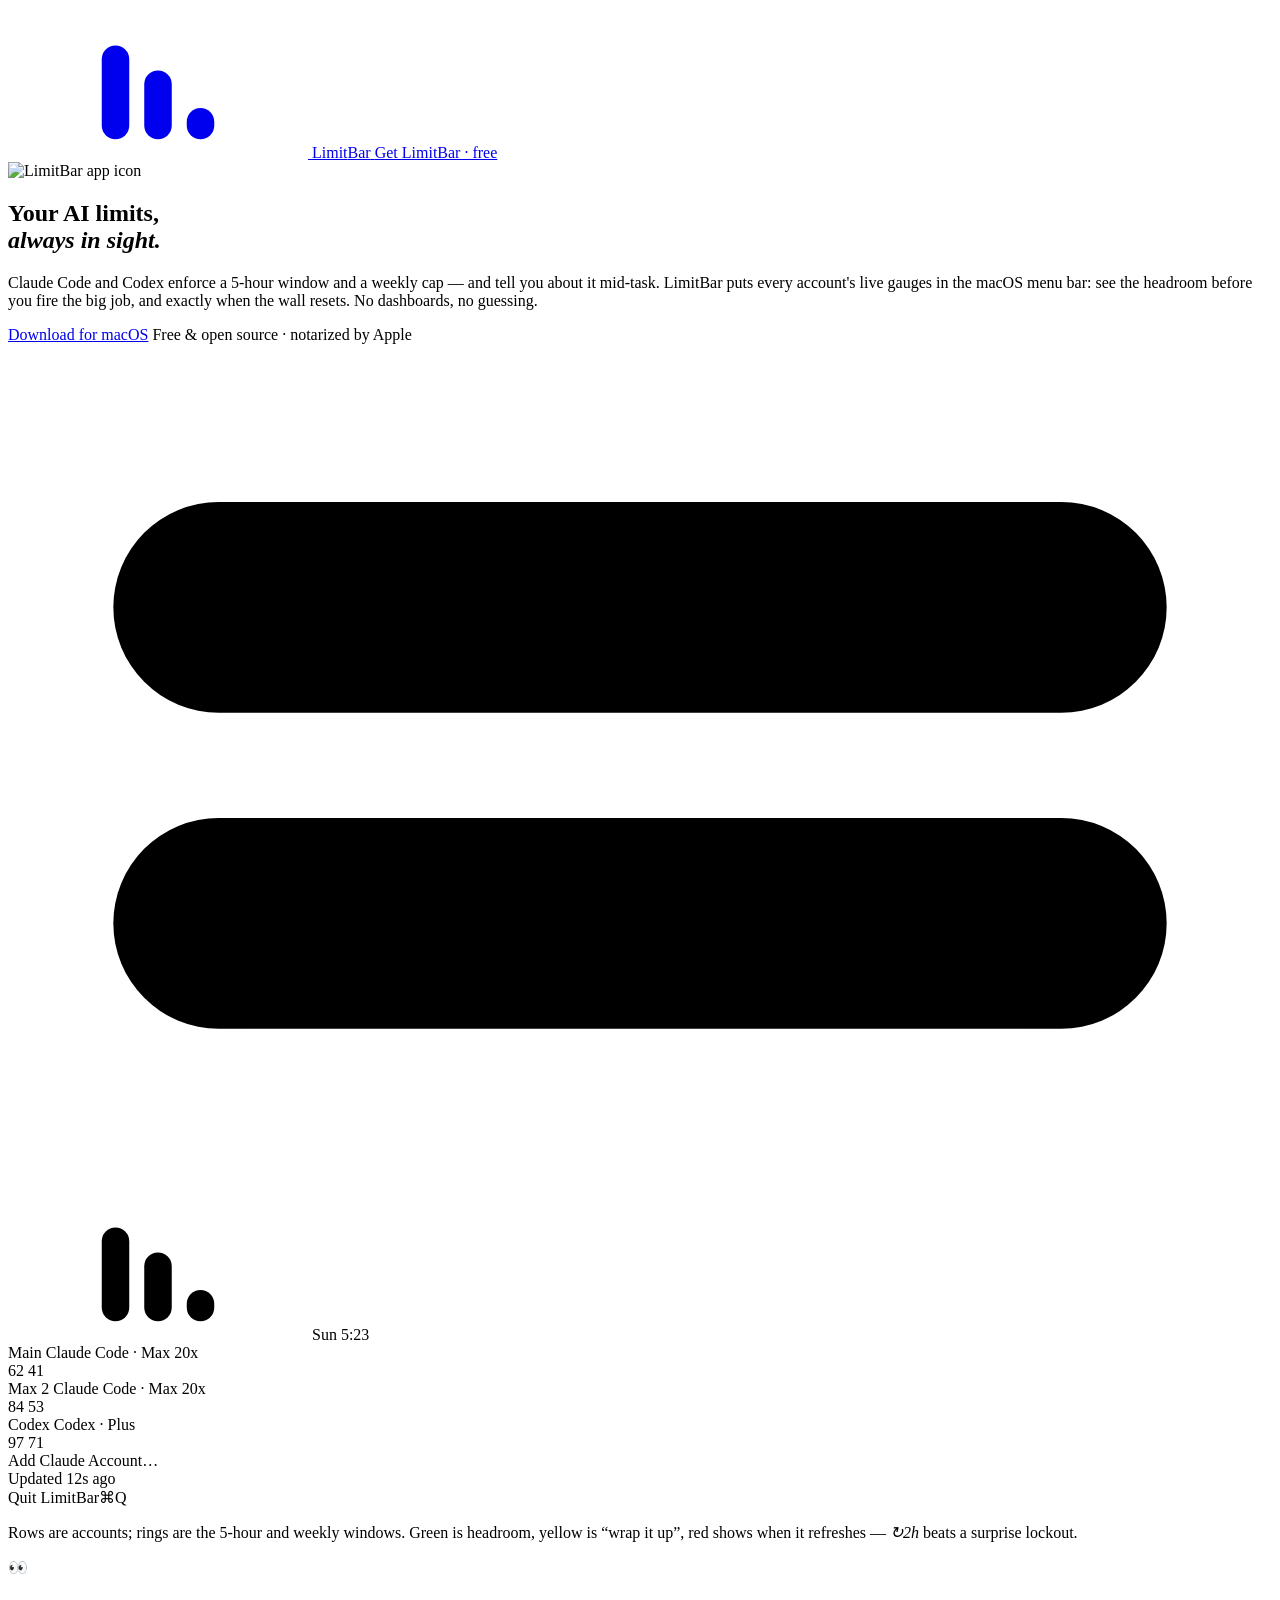
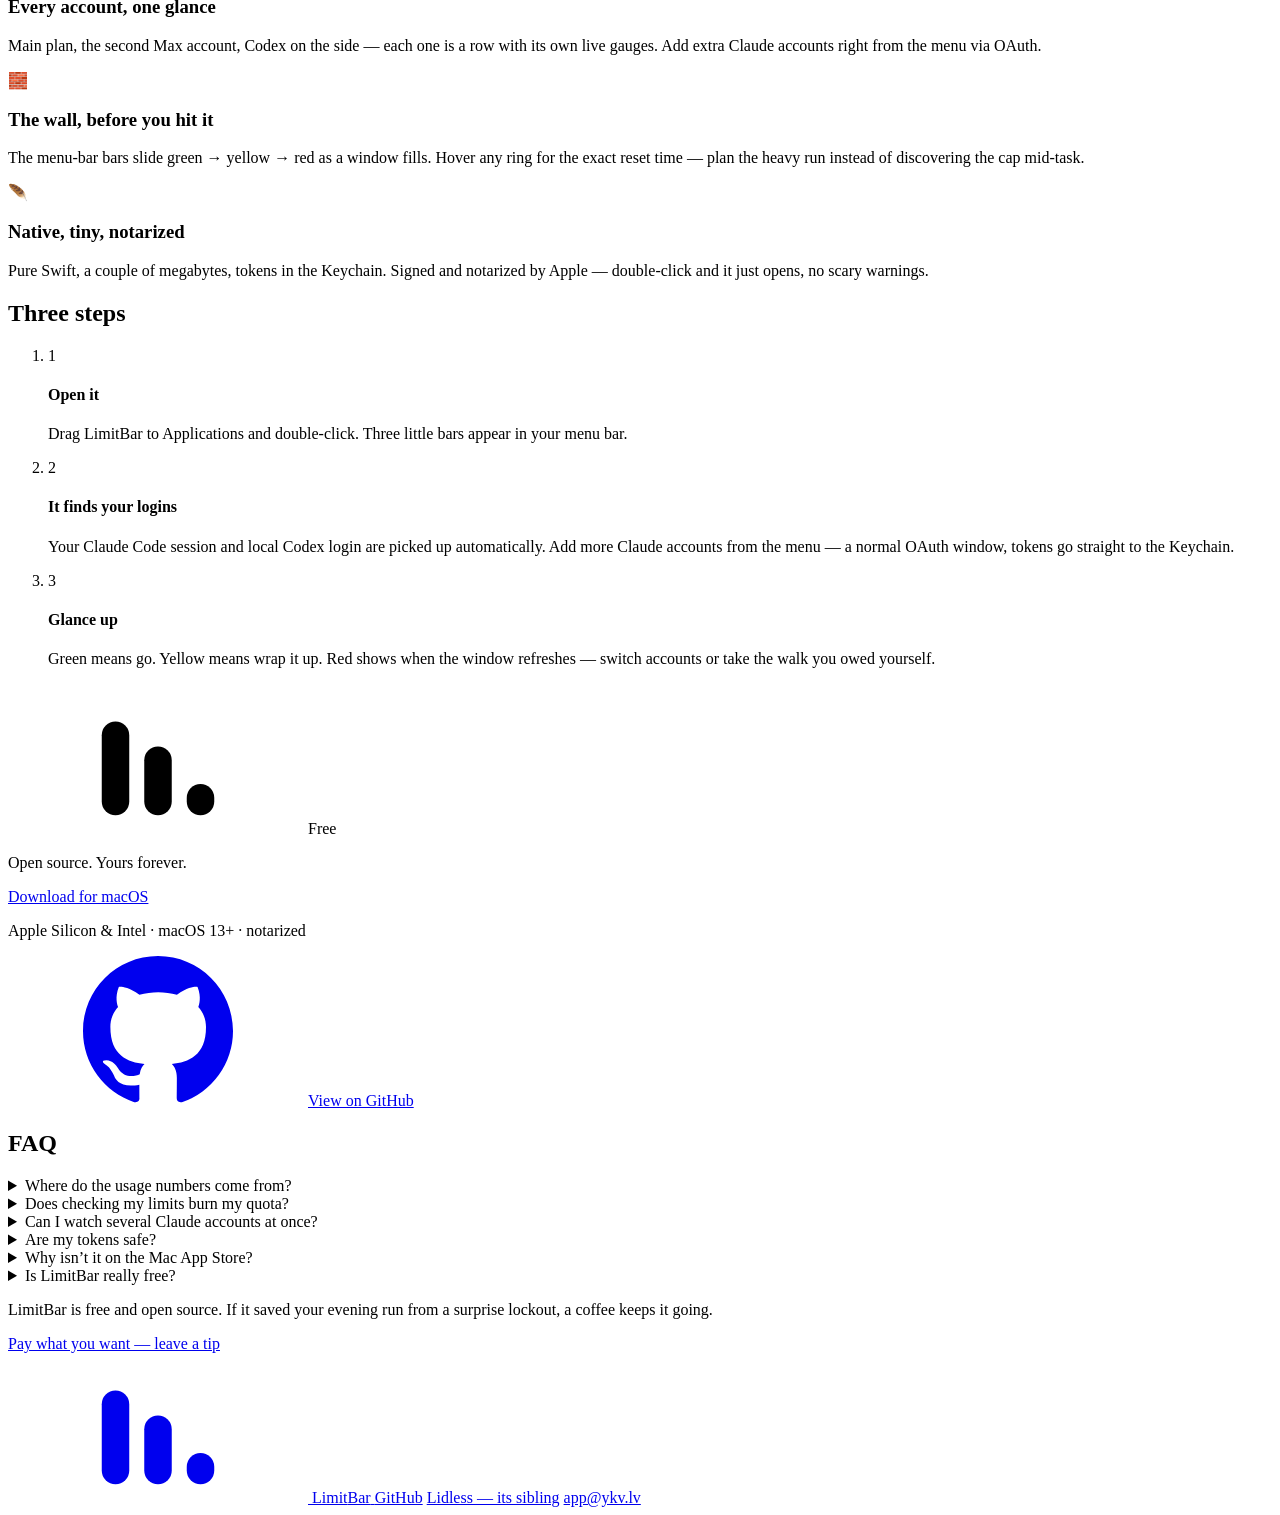
==== site/index.html @ fa94ae49 "feat: лендинг site/ — структура Lidless, айдентика graphite+amber index.html + styles.css, самодоста" ====
<!DOCTYPE html>
<html lang="en">
<head>
<meta charset="UTF-8" />
<meta name="viewport" content="width=device-width, initial-scale=1" />
<title>LimitBar — Claude Code &amp; Codex usage limits in your Mac menu bar</title>
<meta name="description" content="LimitBar is a tiny macOS menu-bar app that shows your Claude Code and Codex usage limits live — the 5-hour window and the weekly cap, for every account you run. Know there's headroom before you fire the big job, and see exactly when the wall resets. Free, open source, notarized by Apple." />
<meta name="keywords" content="claude code usage limit, claude code rate limit tracker, claude 5 hour window, claude weekly limit, codex usage limit, chatgpt codex quota, anthropic usage monitor menu bar, claude max limits, ai coding agent limits mac" />
<meta name="author" content="NORM — app@ykv.lv" />
<link rel="canonical" href="https://limitbar.app/" />
<meta property="og:title" content="LimitBar — your AI limits, always in sight" />
<meta property="og:description" content="Claude Code &amp; Codex usage across every account — live gauges in the macOS menu bar. 5-hour window, weekly cap, reset times. Free &amp; open source, notarized by Apple." />
<meta property="og:image" content="https://limitbar.app/assets/og.png" />
<meta property="og:image:width" content="1280" />
<meta property="og:image:height" content="640" />
<meta property="og:url" content="https://limitbar.app/" />
<meta property="og:type" content="website" />
<meta name="twitter:card" content="summary_large_image" />
<meta name="twitter:title" content="LimitBar — Claude Code &amp; Codex limits in your menu bar" />
<meta name="twitter:description" content="Live usage gauges for every Claude Code and Codex account — 5-hour window, weekly cap, reset times. Free &amp; open source." />
<meta name="twitter:image" content="https://limitbar.app/assets/og.png" />
<meta name="theme-color" content="#0a0a0e" />
<link rel="icon" type="image/png" sizes="32x32" href="/favicon-32.png" />
<link rel="icon" type="image/png" sizes="16x16" href="/favicon-16.png" />
<link rel="apple-touch-icon" href="/apple-touch-icon.png" />
<link rel="preconnect" href="https://fonts.googleapis.com" />
<link rel="preconnect" href="https://fonts.gstatic.com" crossorigin />
<link href="https://fonts.googleapis.com/css2?family=Inter:wght@400;500;600;700&family=Instrument+Serif:ital@0;1&display=swap" rel="stylesheet" />
<link rel="stylesheet" href="/styles.css" />
<!-- TODO: umami site id for limitbar → <script defer src="https://stats.ykv.lv/script.js" data-website-id="…"></script> -->

<script type="application/ld+json">
{
  "@context": "https://schema.org",
  "@type": "SoftwareApplication",
  "name": "LimitBar",
  "applicationCategory": "DeveloperApplication",
  "operatingSystem": "macOS 13 Ventura or later",
  "softwareVersion": "0.1",
  "description": "A tiny macOS menu-bar app that shows Claude Code and Codex usage limits live — the 5-hour window and the weekly cap for every account, with reset times. Built for developers running AI coding agents on subscription plans.",
  "url": "https://limitbar.app/",
  "downloadUrl": "https://github.com/sshykvlv/limitbar/releases/latest",
  "softwareHelp": "https://github.com/sshykvlv/limitbar",
  "license": "https://opensource.org/license/mit",
  "featureList": [
    "Live 5-hour and weekly usage gauges for Claude Code and Codex",
    "Multiple accounts side by side — add extra Claude accounts via OAuth",
    "Menu-bar bars turn yellow and red as a window fills up",
    "Exact reset times on hover, refresh countdown when a window is exhausted",
    "Tokens stay in the macOS Keychain; talks only to the official usage endpoints",
    "Universal binary (Apple Silicon + Intel), signed and notarized by Apple"
  ],
  "offers": { "@type": "Offer", "price": "0", "priceCurrency": "USD" },
  "author": { "@type": "Organization", "name": "NORM", "email": "app@ykv.lv" }
}
</script>
<script type="application/ld+json">
{
  "@context": "https://schema.org",
  "@type": "FAQPage",
  "mainEntity": [
    {
      "@type": "Question",
      "name": "Where do the usage numbers come from?",
      "acceptedAnswer": { "@type": "Answer", "text": "From the official usage endpoints, with your own tokens: Claude accounts use the same OAuth usage API the Claude apps read, and Codex uses your existing local login. The gauges show the same 5-hour and weekly windows the services enforce." }
    },
    {
      "@type": "Question",
      "name": "Does checking my limits burn my quota?",
      "acceptedAnswer": { "@type": "Answer", "text": "No. The usage endpoint is a metadata call, not a model request — polling it does not consume tokens or count against your windows." }
    },
    {
      "@type": "Question",
      "name": "Can I watch several Claude accounts at once?",
      "acceptedAnswer": { "@type": "Answer", "text": "Yes — that is the point. LimitBar picks up your main Claude Code login automatically and lets you add more accounts through the normal Claude OAuth flow. Each account gets its own row and its own gauges, and you can rename rows freely." }
    },
    {
      "@type": "Question",
      "name": "Are my tokens safe?",
      "acceptedAnswer": { "@type": "Answer", "text": "Tokens are stored in the macOS Keychain, never in plain files. LimitBar talks only to the official Anthropic and OpenAI endpoints, and every line of it is open source on GitHub." }
    },
    {
      "@type": "Question",
      "name": "Why isn't LimitBar on the Mac App Store?",
      "acceptedAnswer": { "@type": "Answer", "text": "It reads your existing CLI logins (like the local Codex session) to save you re-authenticating — the App Store sandbox forbids that. So it ships directly, signed and notarized by Apple, like most developer utilities." }
    },
    {
      "@type": "Question",
      "name": "Is LimitBar free?",
      "acceptedAnswer": { "@type": "Answer", "text": "Yes — free and open source under the MIT license. There is an optional tip jar if it saves you from a mid-task lockout." }
    }
  ]
}
</script>
</head>
<body>

<!-- brand glyph: three gauge bars, reused via <use> -->
<svg width="0" height="0" style="position:absolute" aria-hidden="true">
  <symbol id="bars" viewBox="0 0 24 24">
    <rect x="3"    y="6"  width="4.4" height="15" rx="2.2" fill="currentColor"/>
    <rect x="9.8"  y="10" width="4.4" height="11" rx="2.2" fill="currentColor"/>
    <rect x="16.6" y="16" width="4.4" height="5"  rx="2.2" fill="currentColor" class="bars-low"/>
  </symbol>
  <symbol id="gh" viewBox="0 0 16 16"><path fill="currentColor" fill-rule="evenodd" d="M8 0C3.58 0 0 3.58 0 8c0 3.54 2.29 6.53 5.47 7.59.4.07.55-.17.55-.38 0-.19-.01-.82-.01-1.49-2.01.37-2.53-.49-2.69-.94-.09-.23-.48-.94-.82-1.13-.28-.15-.68-.52-.01-.53.63-.01 1.08.58 1.23.82.72 1.21 1.87.87 2.33.66.07-.52.28-.87.51-1.07-1.78-.2-3.64-.89-3.64-3.95 0-.87.31-1.59.82-2.15-.08-.2-.36-1.02.08-2.12 0 0 .67-.21 2.2.82.64-.18 1.32-.27 2-.27.68 0 1.36.09 2 .27 1.53-1.04 2.2-.82 2.2-.82.44 1.1.16 1.92.08 2.12.51.56.82 1.27.82 2.15 0 3.07-1.87 3.75-3.65 3.95.29.25.54.73.54 1.48 0 1.07-.01 1.93-.01 2.2 0 .21.15.46.55.38A8.01 8.01 0 0016 8c0-4.42-3.58-8-8-8z"/></symbol>
</svg>

<header class="nav">
  <a class="brand" href="/">
    <svg class="brand-mark" aria-hidden="true"><use href="#bars"/></svg>
    <span class="brand-text">Limit<span class="brand-accent">Bar</span></span>
  </a>
  <a class="nav-buy" href="#get">Get LimitBar · free</a>
</header>

<main>
  <!-- HERO -->
  <section class="hero">
    <div class="glow" aria-hidden="true"></div>
    <img class="hero-icon" src="/assets/icon.png" alt="LimitBar app icon" width="160" height="160" />
    <h1>Your AI limits,<br /><em>always in sight.</em></h1>
    <p class="lede">Claude Code and Codex enforce a 5-hour window and a weekly cap — and tell you about it mid-task. LimitBar puts every account's live gauges in the macOS menu bar: see the headroom before you fire the big job, and exactly when the wall resets. No dashboards, no guessing.</p>
    <div class="cta-row">
      <a class="btn btn-primary" href="https://github.com/sshykvlv/limitbar/releases/latest/download/LimitBar.zip" data-umami-event="download">Download for macOS</a>
      <span class="trust">Free &amp; open source · notarized by Apple</span>
    </div>
  </section>

  <!-- SHOWCASE: macOS menu bar + dropdown with account rows -->
  <section class="showcase">
    <div class="screen">
      <div class="menubar">
        <svg class="mb-glyph" viewBox="0 0 24 16" aria-hidden="true"><rect x="2" y="3" width="20" height="4" rx="2"/><rect x="2" y="9" width="20" height="4" rx="2"/></svg>
        <span class="mb-highlight"><svg class="mb-bars" aria-hidden="true"><use href="#bars"/></svg></span>
        <span class="mb-clock">Wed 9:41</span>
      </div>
      <div class="menu" role="menu" aria-label="LimitBar menu">
        <div class="acct">
          <div class="acct-id">
            <span class="acct-name">Main</span>
            <span class="acct-svc claude">Claude Code · Max 20x</span>
          </div>
          <span class="ring g62" style="--v:62"><span>62</span></span>
          <span class="ring g41" style="--v:41"><span>41</span></span>
        </div>
        <div class="acct">
          <div class="acct-id">
            <span class="acct-name">Max 2</span>
            <span class="acct-svc claude">Claude Code · Max 20x</span>
          </div>
          <span class="ring warn" style="--v:84"><span>84</span></span>
          <span class="ring" style="--v:53"><span>53</span></span>
        </div>
        <div class="acct">
          <div class="acct-id">
            <span class="acct-name">Codex</span>
            <span class="acct-svc codex">Codex · Plus</span>
          </div>
          <span class="ring hot" style="--v:97"><span>97</span></span>
          <span class="ring" style="--v:71"><span>71</span></span>
        </div>
        <div class="mi-sep"></div>
        <div class="mi"><span class="mi-label">Add Claude Account…</span></div>
        <div class="mi mi-dim"><span class="mi-label">Updated 12s ago</span></div>
        <div class="mi-sep"></div>
        <div class="mi"><span class="mi-label">Quit LimitBar</span><span class="mi-kbd">⌘Q</span></div>
      </div>
    </div>
    <p class="showcase-cap">Rows are accounts; rings are the 5-hour and weekly windows. Green is headroom, yellow is “wrap it up”, red shows when it refreshes — <em>↻2h</em> beats a surprise lockout.</p>
  </section>

  <!-- HIGHLIGHTS -->
  <section class="bites">
    <div class="bite">
      <span class="emoji">👀</span>
      <h3>Every account, one glance</h3>
      <p>Main plan, the second Max account, Codex on the side — each one is a row with its own live gauges. Add extra Claude accounts right from the menu via OAuth.</p>
    </div>
    <div class="bite">
      <span class="emoji">🧱</span>
      <h3>The wall, before you hit it</h3>
      <p>The menu-bar bars slide green → yellow → red as a window fills. Hover any ring for the exact reset time — plan the heavy run instead of discovering the cap mid-task.</p>
    </div>
    <div class="bite">
      <span class="emoji">🪶</span>
      <h3>Native, tiny, notarized</h3>
      <p>Pure Swift, a couple of megabytes, tokens in the Keychain. Signed and notarized by Apple — double-click and it just opens, no scary warnings.</p>
    </div>
  </section>

  <!-- HOW -->
  <section class="how">
    <h2>Three steps</h2>
    <ol class="steps">
      <li><span class="num">1</span><div><h4>Open it</h4><p>Drag LimitBar to Applications and double-click. Three little bars appear in your menu bar.</p></div></li>
      <li><span class="num">2</span><div><h4>It finds your logins</h4><p>Your Claude Code session and local Codex login are picked up automatically. Add more Claude accounts from the menu — a normal OAuth window, tokens go straight to the Keychain.</p></div></li>
      <li><span class="num">3</span><div><h4>Glance up</h4><p>Green means go. Yellow means wrap it up. Red shows when the window refreshes — switch accounts or take the walk you owed yourself.</p></div></li>
    </ol>
  </section>

  <!-- GET -->
  <section class="buy" id="get">
    <div class="price-card">
      <p class="price"><svg class="price-mark" aria-hidden="true"><use href="#bars"/></svg>Free</p>
      <p class="price-sub">Open source. Yours forever.</p>
      <a class="btn btn-primary" href="https://github.com/sshykvlv/limitbar/releases/latest/download/LimitBar.zip" data-umami-event="download">Download for macOS</a>
      <p class="price-meta">Apple Silicon &amp; Intel · macOS 13+ · notarized</p>
      <a class="btn btn-ghost btn-gh" href="https://github.com/sshykvlv/limitbar" data-umami-event="github"><svg class="gh-mark" aria-hidden="true"><use href="#gh"/></svg>View on GitHub</a>
    </div>
  </section>

  <!-- FAQ -->
  <section class="faq">
    <h2>FAQ</h2>
    <div class="faq-list">
      <details>
        <summary>Where do the usage numbers come from?</summary>
        <p>From the official usage endpoints, with your own tokens: Claude accounts use the same OAuth usage API the Claude apps read, and Codex uses your existing local login. The gauges show the same 5-hour and weekly windows the services enforce.</p>
      </details>
      <details>
        <summary>Does checking my limits burn my quota?</summary>
        <p>No. The usage endpoint is a metadata call, not a model request — polling it doesn’t consume tokens or count against your windows.</p>
      </details>
      <details>
        <summary>Can I watch several Claude accounts at once?</summary>
        <p>Yes — that’s the point. LimitBar picks up your main Claude Code login automatically and lets you add more accounts through the normal Claude OAuth flow. Each account gets its own row and its own gauges, and you can rename rows freely.</p>
      </details>
      <details>
        <summary>Are my tokens safe?</summary>
        <p>Tokens live in the macOS Keychain, never in plain files. LimitBar talks only to the official Anthropic and OpenAI endpoints, and every line of it is open source on GitHub.</p>
      </details>
      <details>
        <summary>Why isn’t it on the Mac App Store?</summary>
        <p>It reads your existing CLI logins (like the local Codex session) to save you re-authenticating — the App Store sandbox forbids that. So it ships directly, signed and notarized by Apple, like most developer utilities.</p>
      </details>
      <details>
        <summary>Is LimitBar really free?</summary>
        <p>Yes — free and open source under the MIT license. There’s an optional tip jar if it saves you from a mid-task lockout.</p>
      </details>
    </div>
  </section>

  <!-- TIP -->
  <section class="tipbar">
    <p class="tip-pitch">LimitBar is free and open source. If it saved your evening run from a surprise lockout, a coffee keeps it going.</p>
    <a class="btn btn-ghost" href="https://buy.stripe.com/5kQ14ogr4dq9fky4Mm0Jq02" data-umami-event="tip">Pay what you want — leave a tip</a>
  </section>
</main>

<footer class="footer">
  <a class="brand brand-sm" href="/">
    <svg class="brand-mark" aria-hidden="true"><use href="#bars"/></svg>
    <span class="brand-text">Limit<span class="brand-accent">Bar</span></span>
  </a>
  <span class="footer-links">
    <a href="https://github.com/sshykvlv/limitbar" data-umami-event="github">GitHub</a>
    <a href="https://lidless.ykv.lv/">Lidless — its sibling</a>
    <a href="mailto:app@ykv.lv">app@ykv.lv</a>
  </span>
</footer>

<script>
  // Live menu-bar clock — real weekday + time, like the real thing.
  (function () {
    function pad(n) { return (n < 10 ? '0' : '') + n; }
    function tick() {
      var d = new Date();
      var wd = d.toLocaleDateString('en-US', { weekday: 'short' });
      var el = document.querySelector('.mb-clock');
      if (el) el.textContent = wd + ' ' + d.getHours() + ':' + pad(d.getMinutes());
    }
    tick();
    setInterval(tick, 1000);
  })();
</script>

</body>
</html>
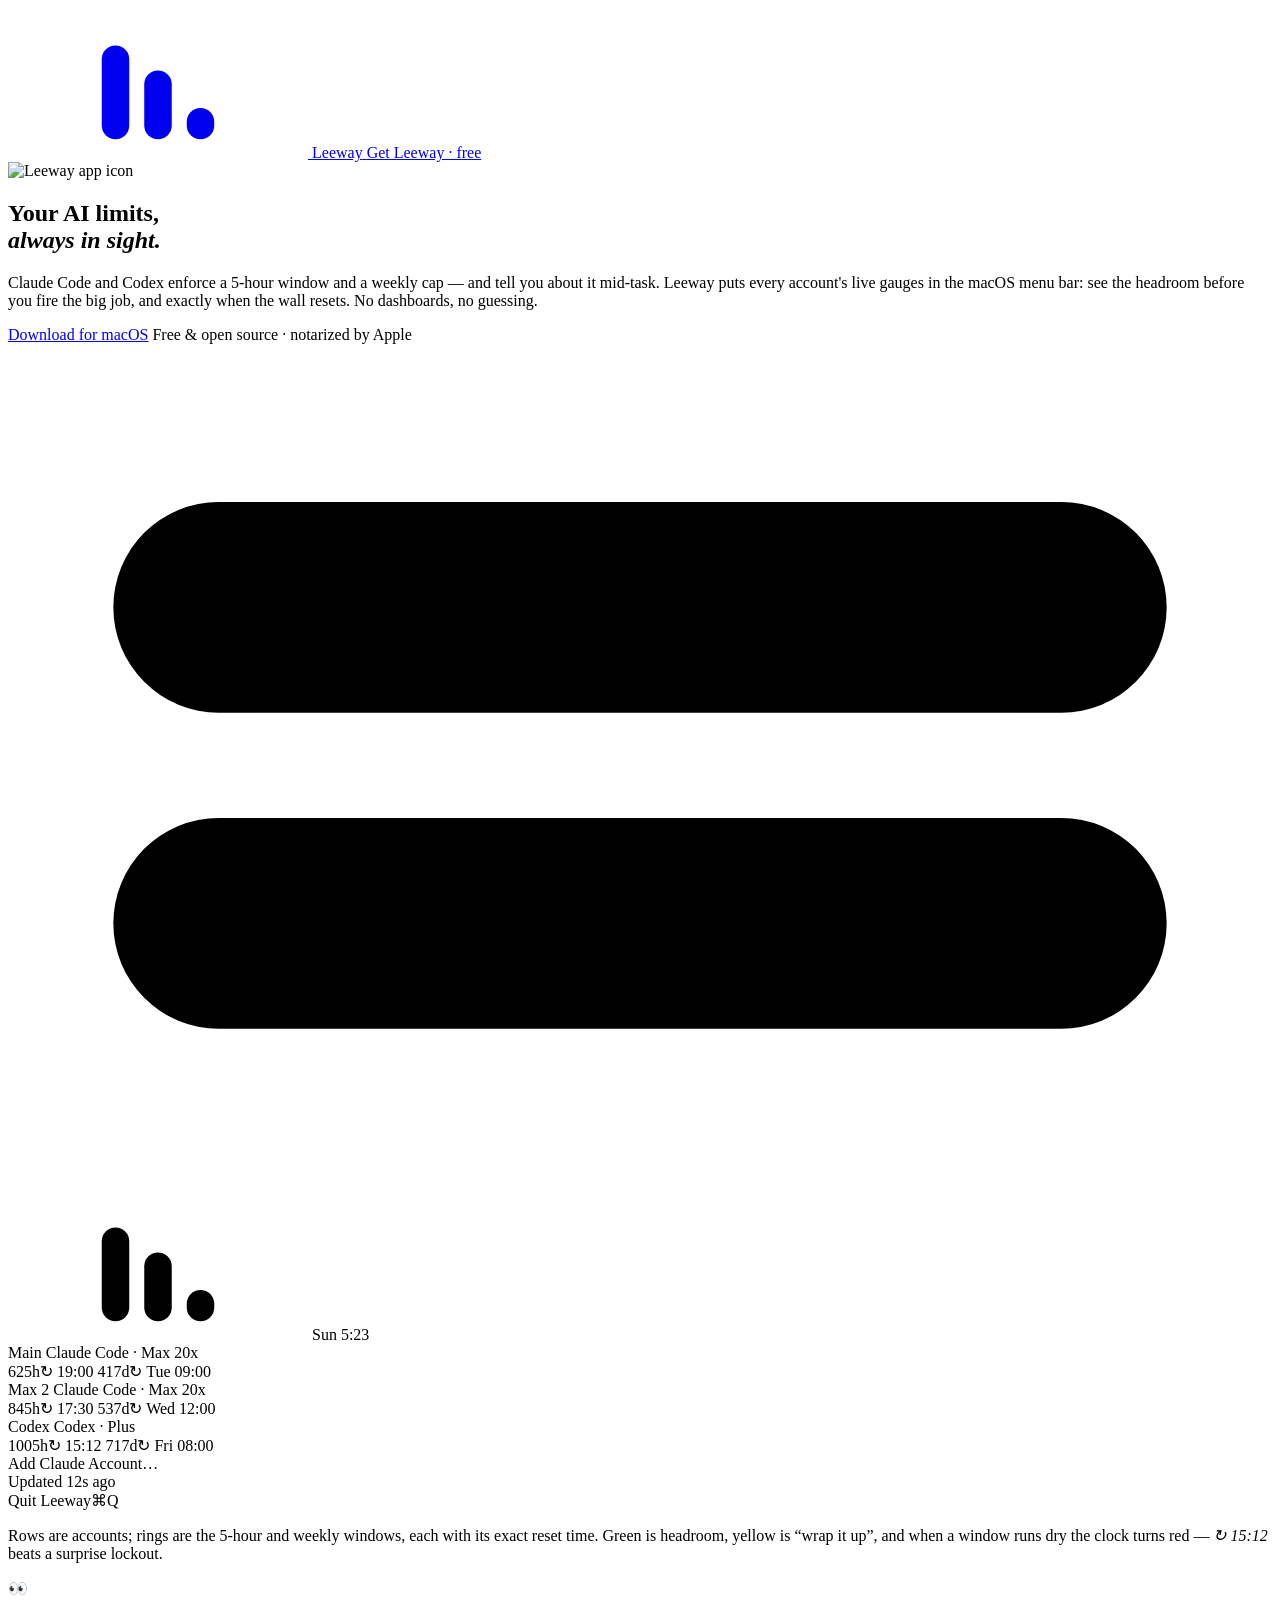
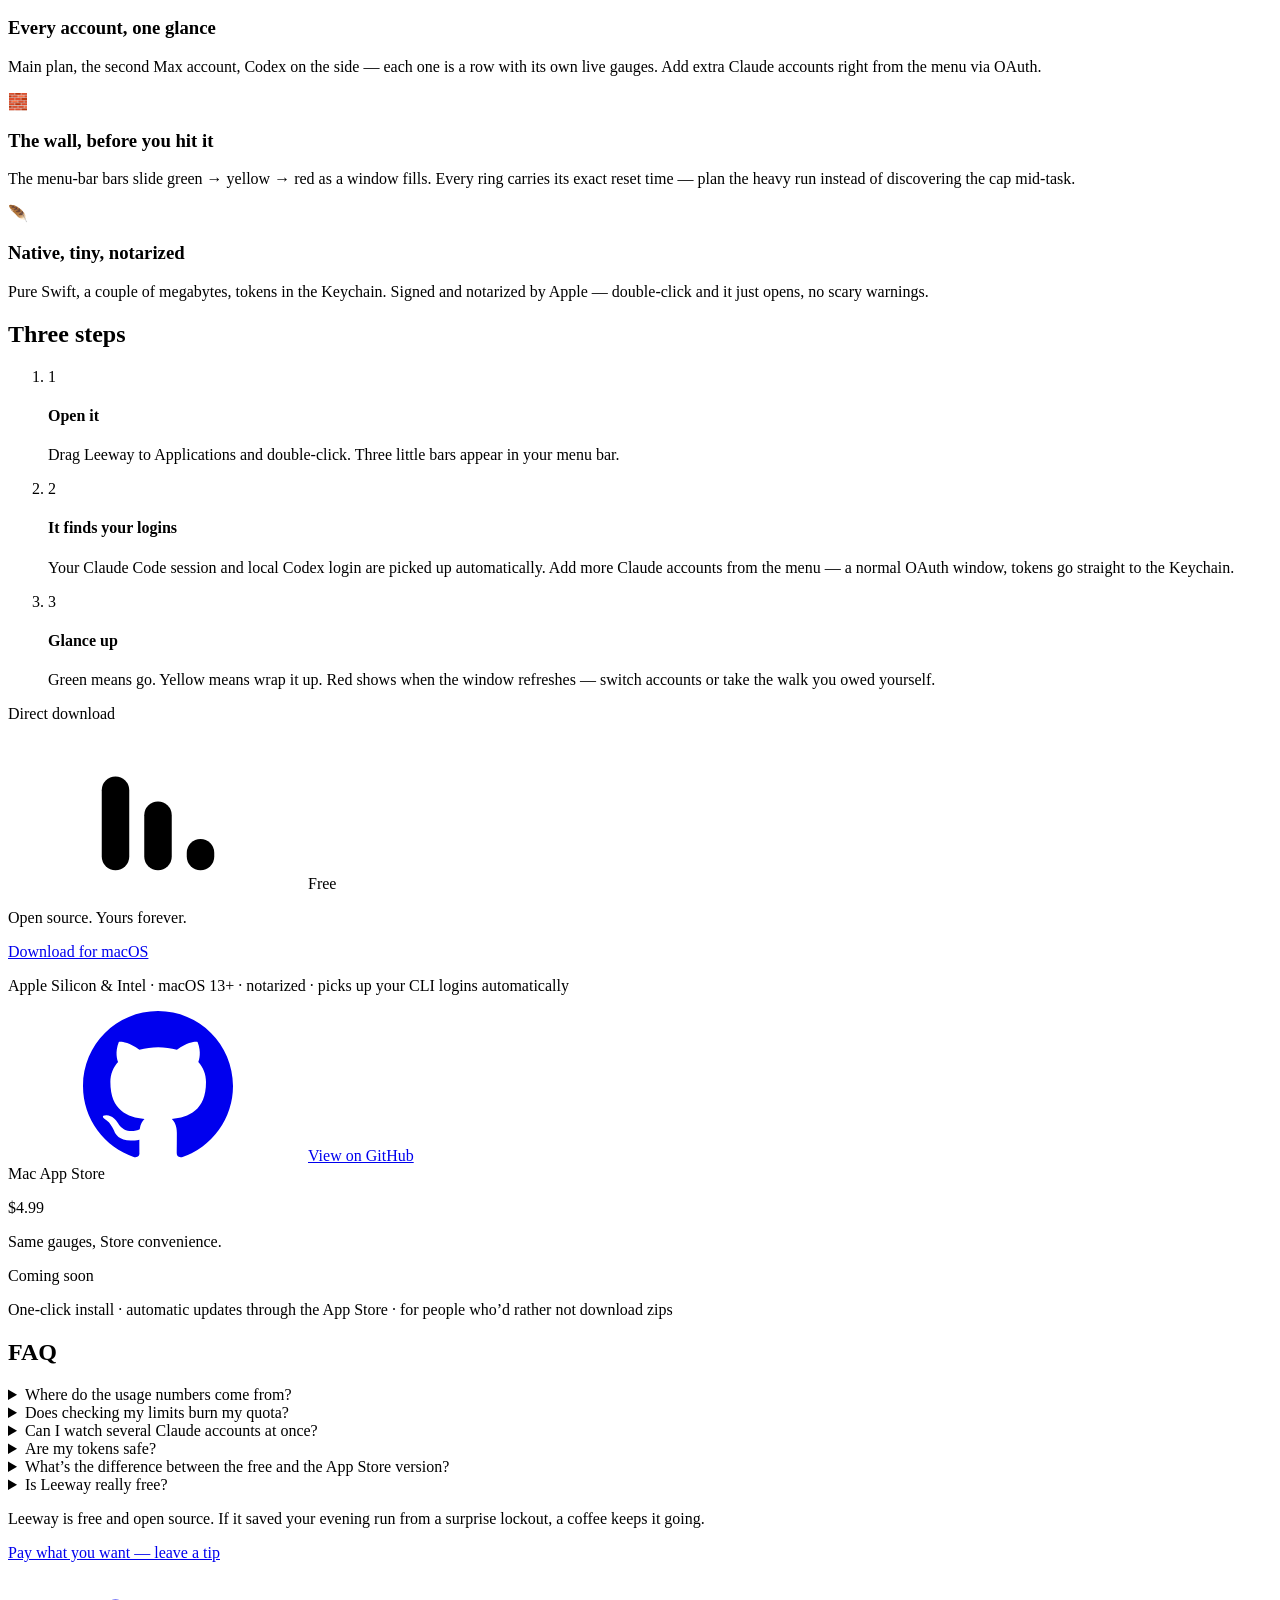
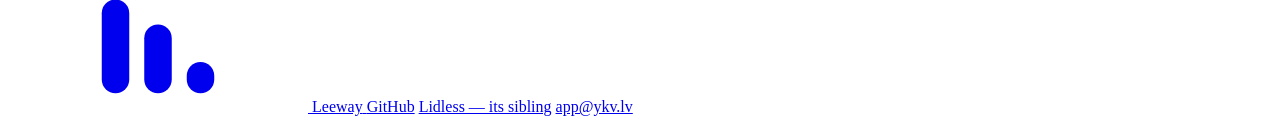
==== commit c3ced0d5: "rename: LimitBar → Leeway — old name is taken by an existing paid app The owner picked "Leeway" as t" ====
--- a/site/index.html
+++ b/site/index.html
@@ -3,23 +3,23 @@
 <head>
 <meta charset="UTF-8" />
 <meta name="viewport" content="width=device-width, initial-scale=1" />
-<title>LimitBar — Claude Code &amp; Codex usage limits in your Mac menu bar</title>
-<meta name="description" content="LimitBar is a tiny macOS menu-bar app that shows your Claude Code and Codex usage limits live — the 5-hour window and the weekly cap, for every account you run. Know there's headroom before you fire the big job, and see exactly when the wall resets. Free, open source, notarized by Apple." />
+<title>Leeway — Claude Code &amp; Codex usage limits in your Mac menu bar</title>
+<meta name="description" content="Leeway is a tiny macOS menu-bar app that shows your Claude Code and Codex usage limits live — the 5-hour window and the weekly cap, for every account you run. Know there's headroom before you fire the big job, and see exactly when the wall resets. Free, open source, notarized by Apple." />
 <meta name="keywords" content="claude code usage limit, claude code rate limit tracker, claude 5 hour window, claude weekly limit, codex usage limit, chatgpt codex quota, anthropic usage monitor menu bar, claude max limits, ai coding agent limits mac" />
 <meta name="author" content="NORM — app@ykv.lv" />
-<link rel="canonical" href="https://limitbar.app/" />
-<meta property="og:title" content="LimitBar — your AI limits, always in sight" />
+<link rel="canonical" href="https://leeway.ykv.lv/" />
+<meta property="og:title" content="Leeway — your AI limits, always in sight" />
 <meta property="og:description" content="Claude Code &amp; Codex usage across every account — live gauges in the macOS menu bar. 5-hour window, weekly cap, reset times. Free &amp; open source, notarized by Apple." />
-<meta property="og:image" content="https://limitbar.app/assets/og.png" />
+<meta property="og:image" content="https://leeway.ykv.lv/assets/og.png" />
 <meta property="og:image:width" content="1280" />
 <meta property="og:image:height" content="640" />
-<meta property="og:url" content="https://limitbar.app/" />
+<meta property="og:url" content="https://leeway.ykv.lv/" />
 <meta property="og:type" content="website" />
 <meta name="twitter:card" content="summary_large_image" />
-<meta name="twitter:title" content="LimitBar — Claude Code &amp; Codex limits in your menu bar" />
+<meta name="twitter:title" content="Leeway — Claude Code &amp; Codex limits in your menu bar" />
 <meta name="twitter:description" content="Live usage gauges for every Claude Code and Codex account — 5-hour window, weekly cap, reset times. Free &amp; open source." />
-<meta name="twitter:image" content="https://limitbar.app/assets/og.png" />
-<meta name="theme-color" content="#0a0a0e" />
+<meta name="twitter:image" content="https://leeway.ykv.lv/assets/og.png" />
+<meta name="theme-color" content="#eef0f3" />
 <link rel="icon" type="image/png" sizes="32x32" href="/favicon-32.png" />
 <link rel="icon" type="image/png" sizes="16x16" href="/favicon-16.png" />
 <link rel="apple-touch-icon" href="/apple-touch-icon.png" />
@@ -27,26 +27,26 @@
 <link rel="preconnect" href="https://fonts.gstatic.com" crossorigin />
 <link href="https://fonts.googleapis.com/css2?family=Inter:wght@400;500;600;700&family=Instrument+Serif:ital@0;1&display=swap" rel="stylesheet" />
 <link rel="stylesheet" href="/styles.css" />
-<!-- TODO: umami site id for limitbar → <script defer src="https://stats.ykv.lv/script.js" data-website-id="…"></script> -->
+<script defer src="https://stats.ykv.lv/script.js" data-website-id="6cb26f94-9604-4eef-96fb-fe29b905bd7e"></script>
 
 <script type="application/ld+json">
 {
   "@context": "https://schema.org",
   "@type": "SoftwareApplication",
-  "name": "LimitBar",
+  "name": "Leeway",
   "applicationCategory": "DeveloperApplication",
   "operatingSystem": "macOS 13 Ventura or later",
   "softwareVersion": "0.1",
   "description": "A tiny macOS menu-bar app that shows Claude Code and Codex usage limits live — the 5-hour window and the weekly cap for every account, with reset times. Built for developers running AI coding agents on subscription plans.",
-  "url": "https://limitbar.app/",
-  "downloadUrl": "https://github.com/sshykvlv/limitbar/releases/latest",
-  "softwareHelp": "https://github.com/sshykvlv/limitbar",
+  "url": "https://leeway.ykv.lv/",
+  "downloadUrl": "https://github.com/sshykvlv/leeway/releases/latest",
+  "softwareHelp": "https://github.com/sshykvlv/leeway",
   "license": "https://opensource.org/license/mit",
   "featureList": [
     "Live 5-hour and weekly usage gauges for Claude Code and Codex",
     "Multiple accounts side by side — add extra Claude accounts via OAuth",
     "Menu-bar bars turn yellow and red as a window fills up",
-    "Exact reset times on hover, refresh countdown when a window is exhausted",
+    "Exact reset time always visible next to every gauge",
     "Tokens stay in the macOS Keychain; talks only to the official usage endpoints",
     "Universal binary (Apple Silicon + Intel), signed and notarized by Apple"
   ],
@@ -72,22 +72,22 @@
     {
       "@type": "Question",
       "name": "Can I watch several Claude accounts at once?",
-      "acceptedAnswer": { "@type": "Answer", "text": "Yes — that is the point. LimitBar picks up your main Claude Code login automatically and lets you add more accounts through the normal Claude OAuth flow. Each account gets its own row and its own gauges, and you can rename rows freely." }
+      "acceptedAnswer": { "@type": "Answer", "text": "Yes — that is the point. Leeway picks up your main Claude Code login automatically and lets you add more accounts through the normal Claude OAuth flow. Each account gets its own row and its own gauges, and you can rename rows freely." }
     },
     {
       "@type": "Question",
       "name": "Are my tokens safe?",
-      "acceptedAnswer": { "@type": "Answer", "text": "Tokens are stored in the macOS Keychain, never in plain files. LimitBar talks only to the official Anthropic and OpenAI endpoints, and every line of it is open source on GitHub." }
-    },
-    {
-      "@type": "Question",
-      "name": "Why isn't LimitBar on the Mac App Store?",
-      "acceptedAnswer": { "@type": "Answer", "text": "It reads your existing CLI logins (like the local Codex session) to save you re-authenticating — the App Store sandbox forbids that. So it ships directly, signed and notarized by Apple, like most developer utilities." }
-    },
-    {
-      "@type": "Question",
-      "name": "Is LimitBar free?",
-      "acceptedAnswer": { "@type": "Answer", "text": "Yes — free and open source under the MIT license. There is an optional tip jar if it saves you from a mid-task lockout." }
+      "acceptedAnswer": { "@type": "Answer", "text": "Tokens are stored in the macOS Keychain, never in plain files. Leeway talks only to the official Anthropic and OpenAI endpoints, and every line of it is open source on GitHub." }
+    },
+    {
+      "@type": "Question",
+      "name": "What is the difference between the free and the App Store version?",
+      "acceptedAnswer": { "@type": "Answer", "text": "The gauges are identical. The free direct download picks up existing CLI logins automatically; the paid Mac App Store build (coming soon) trades that for one-click install and automatic updates through the Store, with a one-time OAuth sign-in instead." }
+    },
+    {
+      "@type": "Question",
+      "name": "Is Leeway free?",
+      "acceptedAnswer": { "@type": "Answer", "text": "The direct download is free and open source under the MIT license, forever. A paid Mac App Store convenience build of the same app is coming for people who prefer the Store. There is an optional tip jar as well." }
     }
   ]
 }
@@ -108,20 +108,20 @@
 <header class="nav">
   <a class="brand" href="/">
     <svg class="brand-mark" aria-hidden="true"><use href="#bars"/></svg>
-    <span class="brand-text">Limit<span class="brand-accent">Bar</span></span>
+    <span class="brand-text">Lee<span class="brand-accent">way</span></span>
   </a>
-  <a class="nav-buy" href="#get">Get LimitBar · free</a>
+  <a class="nav-buy" href="#get">Get Leeway · free</a>
 </header>
 
 <main>
   <!-- HERO -->
   <section class="hero">
     <div class="glow" aria-hidden="true"></div>
-    <img class="hero-icon" src="/assets/icon.png" alt="LimitBar app icon" width="160" height="160" />
+    <img class="hero-icon" src="/assets/icon.png" alt="Leeway app icon" width="160" height="160" />
     <h1>Your AI limits,<br /><em>always in sight.</em></h1>
-    <p class="lede">Claude Code and Codex enforce a 5-hour window and a weekly cap — and tell you about it mid-task. LimitBar puts every account's live gauges in the macOS menu bar: see the headroom before you fire the big job, and exactly when the wall resets. No dashboards, no guessing.</p>
+    <p class="lede">Claude Code and Codex enforce a 5-hour window and a weekly cap — and tell you about it mid-task. Leeway puts every account's live gauges in the macOS menu bar: see the headroom before you fire the big job, and exactly when the wall resets. No dashboards, no guessing.</p>
     <div class="cta-row">
-      <a class="btn btn-primary" href="https://github.com/sshykvlv/limitbar/releases/latest/download/LimitBar.zip" data-umami-event="download">Download for macOS</a>
+      <a class="btn btn-primary" href="https://github.com/sshykvlv/leeway/releases/latest/download/Leeway.zip" data-umami-event="download">Download for macOS</a>
       <span class="trust">Free &amp; open source · notarized by Apple</span>
     </div>
   </section>
@@ -134,39 +134,39 @@
         <span class="mb-highlight"><svg class="mb-bars" aria-hidden="true"><use href="#bars"/></svg></span>
         <span class="mb-clock">Wed 9:41</span>
       </div>
-      <div class="menu" role="menu" aria-label="LimitBar menu">
+      <div class="menu" role="menu" aria-label="Leeway menu">
         <div class="acct">
           <div class="acct-id">
             <span class="acct-name">Main</span>
-            <span class="acct-svc claude">Claude Code · Max 20x</span>
+            <span class="acct-svc">Claude Code · Max 20x</span>
           </div>
-          <span class="ring g62" style="--v:62"><span>62</span></span>
-          <span class="ring g41" style="--v:41"><span>41</span></span>
+          <span class="gauge"><span class="ring" style="--v:62"><span>62</span></span><span class="g-col"><span class="g-win">5h</span><span class="g-reset">↻ 19:00</span></span></span>
+          <span class="gauge"><span class="ring" style="--v:41"><span>41</span></span><span class="g-col"><span class="g-win">7d</span><span class="g-reset">↻ Tue 09:00</span></span></span>
         </div>
         <div class="acct">
           <div class="acct-id">
             <span class="acct-name">Max 2</span>
-            <span class="acct-svc claude">Claude Code · Max 20x</span>
+            <span class="acct-svc">Claude Code · Max 20x</span>
           </div>
-          <span class="ring warn" style="--v:84"><span>84</span></span>
-          <span class="ring" style="--v:53"><span>53</span></span>
+          <span class="gauge"><span class="ring warn" style="--v:84"><span>84</span></span><span class="g-col"><span class="g-win">5h</span><span class="g-reset">↻ 17:30</span></span></span>
+          <span class="gauge"><span class="ring" style="--v:53"><span>53</span></span><span class="g-col"><span class="g-win">7d</span><span class="g-reset">↻ Wed 12:00</span></span></span>
         </div>
         <div class="acct">
           <div class="acct-id">
             <span class="acct-name">Codex</span>
-            <span class="acct-svc codex">Codex · Plus</span>
+            <span class="acct-svc">Codex · Plus</span>
           </div>
-          <span class="ring hot" style="--v:97"><span>97</span></span>
-          <span class="ring" style="--v:71"><span>71</span></span>
+          <span class="gauge"><span class="ring hot" style="--v:100"><span>100</span></span><span class="g-col"><span class="g-win">5h</span><span class="g-reset hot">↻ 15:12</span></span></span>
+          <span class="gauge"><span class="ring warn" style="--v:71"><span>71</span></span><span class="g-col"><span class="g-win">7d</span><span class="g-reset">↻ Fri 08:00</span></span></span>
         </div>
         <div class="mi-sep"></div>
         <div class="mi"><span class="mi-label">Add Claude Account…</span></div>
         <div class="mi mi-dim"><span class="mi-label">Updated 12s ago</span></div>
         <div class="mi-sep"></div>
-        <div class="mi"><span class="mi-label">Quit LimitBar</span><span class="mi-kbd">⌘Q</span></div>
+        <div class="mi"><span class="mi-label">Quit Leeway</span><span class="mi-kbd">⌘Q</span></div>
       </div>
     </div>
-    <p class="showcase-cap">Rows are accounts; rings are the 5-hour and weekly windows. Green is headroom, yellow is “wrap it up”, red shows when it refreshes — <em>↻2h</em> beats a surprise lockout.</p>
+    <p class="showcase-cap">Rows are accounts; rings are the 5-hour and weekly windows, each with its exact reset time. Green is headroom, yellow is “wrap it up”, and when a window runs dry the clock turns red — <em>↻ 15:12</em> beats a surprise lockout.</p>
   </section>
 
   <!-- HIGHLIGHTS -->
@@ -179,7 +179,7 @@
     <div class="bite">
       <span class="emoji">🧱</span>
       <h3>The wall, before you hit it</h3>
-      <p>The menu-bar bars slide green → yellow → red as a window fills. Hover any ring for the exact reset time — plan the heavy run instead of discovering the cap mid-task.</p>
+      <p>The menu-bar bars slide green → yellow → red as a window fills. Every ring carries its exact reset time — plan the heavy run instead of discovering the cap mid-task.</p>
     </div>
     <div class="bite">
       <span class="emoji">🪶</span>
@@ -192,20 +192,30 @@
   <section class="how">
     <h2>Three steps</h2>
     <ol class="steps">
-      <li><span class="num">1</span><div><h4>Open it</h4><p>Drag LimitBar to Applications and double-click. Three little bars appear in your menu bar.</p></div></li>
+      <li><span class="num">1</span><div><h4>Open it</h4><p>Drag Leeway to Applications and double-click. Three little bars appear in your menu bar.</p></div></li>
       <li><span class="num">2</span><div><h4>It finds your logins</h4><p>Your Claude Code session and local Codex login are picked up automatically. Add more Claude accounts from the menu — a normal OAuth window, tokens go straight to the Keychain.</p></div></li>
       <li><span class="num">3</span><div><h4>Glance up</h4><p>Green means go. Yellow means wrap it up. Red shows when the window refreshes — switch accounts or take the walk you owed yourself.</p></div></li>
     </ol>
   </section>
 
-  <!-- GET -->
+  <!-- GET: direct build is free & open source; a paid App Store build is planned -->
   <section class="buy" id="get">
     <div class="price-card">
+      <span class="price-badge">Direct download</span>
       <p class="price"><svg class="price-mark" aria-hidden="true"><use href="#bars"/></svg>Free</p>
       <p class="price-sub">Open source. Yours forever.</p>
-      <a class="btn btn-primary" href="https://github.com/sshykvlv/limitbar/releases/latest/download/LimitBar.zip" data-umami-event="download">Download for macOS</a>
-      <p class="price-meta">Apple Silicon &amp; Intel · macOS 13+ · notarized</p>
-      <a class="btn btn-ghost btn-gh" href="https://github.com/sshykvlv/limitbar" data-umami-event="github"><svg class="gh-mark" aria-hidden="true"><use href="#gh"/></svg>View on GitHub</a>
+      <span class="spacer"></span>
+      <a class="btn btn-primary" href="https://github.com/sshykvlv/leeway/releases/latest/download/Leeway.zip" data-umami-event="download">Download for macOS</a>
+      <p class="price-meta">Apple Silicon &amp; Intel · macOS 13+ · notarized · picks up your CLI logins automatically</p>
+      <a class="btn btn-ghost btn-gh" href="https://github.com/sshykvlv/leeway" data-umami-event="github"><svg class="gh-mark" aria-hidden="true"><use href="#gh"/></svg>View on GitHub</a>
+    </div>
+    <div class="price-card">
+      <span class="price-badge">Mac App Store</span>
+      <p class="price">$4.99</p>
+      <p class="price-sub">Same gauges, Store convenience.</p>
+      <span class="spacer"></span>
+      <span class="btn btn-soon">Coming soon</span>
+      <p class="price-meta">One-click install · automatic updates through the App Store · for people who’d rather not download zips</p>
     </div>
   </section>
 
@@ -223,26 +233,26 @@
       </details>
       <details>
         <summary>Can I watch several Claude accounts at once?</summary>
-        <p>Yes — that’s the point. LimitBar picks up your main Claude Code login automatically and lets you add more accounts through the normal Claude OAuth flow. Each account gets its own row and its own gauges, and you can rename rows freely.</p>
+        <p>Yes — that’s the point. Leeway picks up your main Claude Code login automatically and lets you add more accounts through the normal Claude OAuth flow. Each account gets its own row and its own gauges, and you can rename rows freely.</p>
       </details>
       <details>
         <summary>Are my tokens safe?</summary>
-        <p>Tokens live in the macOS Keychain, never in plain files. LimitBar talks only to the official Anthropic and OpenAI endpoints, and every line of it is open source on GitHub.</p>
-      </details>
-      <details>
-        <summary>Why isn’t it on the Mac App Store?</summary>
-        <p>It reads your existing CLI logins (like the local Codex session) to save you re-authenticating — the App Store sandbox forbids that. So it ships directly, signed and notarized by Apple, like most developer utilities.</p>
-      </details>
-      <details>
-        <summary>Is LimitBar really free?</summary>
-        <p>Yes — free and open source under the MIT license. There’s an optional tip jar if it saves you from a mid-task lockout.</p>
+        <p>Tokens live in the macOS Keychain, never in plain files. Leeway talks only to the official Anthropic and OpenAI endpoints, and every line of it is open source on GitHub.</p>
+      </details>
+      <details>
+        <summary>What’s the difference between the free and the App Store version?</summary>
+        <p>The gauges are identical. The free direct download can pick up your existing CLI logins automatically — the App Store sandbox doesn’t allow that, so the Store build asks you to sign in to Claude once (normal OAuth) and to point it at your Codex folder. In exchange you get one-click install and automatic updates through the Store. Pick whichever fits you; the direct build stays free and open source either way.</p>
+      </details>
+      <details>
+        <summary>Is Leeway really free?</summary>
+        <p>The direct download is — free and open source under the MIT license, forever. The upcoming Mac App Store version is a paid convenience build of the same app, for people who prefer installing and updating through the Store. There’s also an optional tip jar if the free build saves you from a mid-task lockout.</p>
       </details>
     </div>
   </section>
 
   <!-- TIP -->
   <section class="tipbar">
-    <p class="tip-pitch">LimitBar is free and open source. If it saved your evening run from a surprise lockout, a coffee keeps it going.</p>
+    <p class="tip-pitch">Leeway is free and open source. If it saved your evening run from a surprise lockout, a coffee keeps it going.</p>
     <a class="btn btn-ghost" href="https://buy.stripe.com/5kQ14ogr4dq9fky4Mm0Jq02" data-umami-event="tip">Pay what you want — leave a tip</a>
   </section>
 </main>
@@ -250,10 +260,10 @@
 <footer class="footer">
   <a class="brand brand-sm" href="/">
     <svg class="brand-mark" aria-hidden="true"><use href="#bars"/></svg>
-    <span class="brand-text">Limit<span class="brand-accent">Bar</span></span>
+    <span class="brand-text">Lee<span class="brand-accent">way</span></span>
   </a>
   <span class="footer-links">
-    <a href="https://github.com/sshykvlv/limitbar" data-umami-event="github">GitHub</a>
+    <a href="https://github.com/sshykvlv/leeway" data-umami-event="github">GitHub</a>
     <a href="https://lidless.ykv.lv/">Lidless — its sibling</a>
     <a href="mailto:app@ykv.lv">app@ykv.lv</a>
   </span>
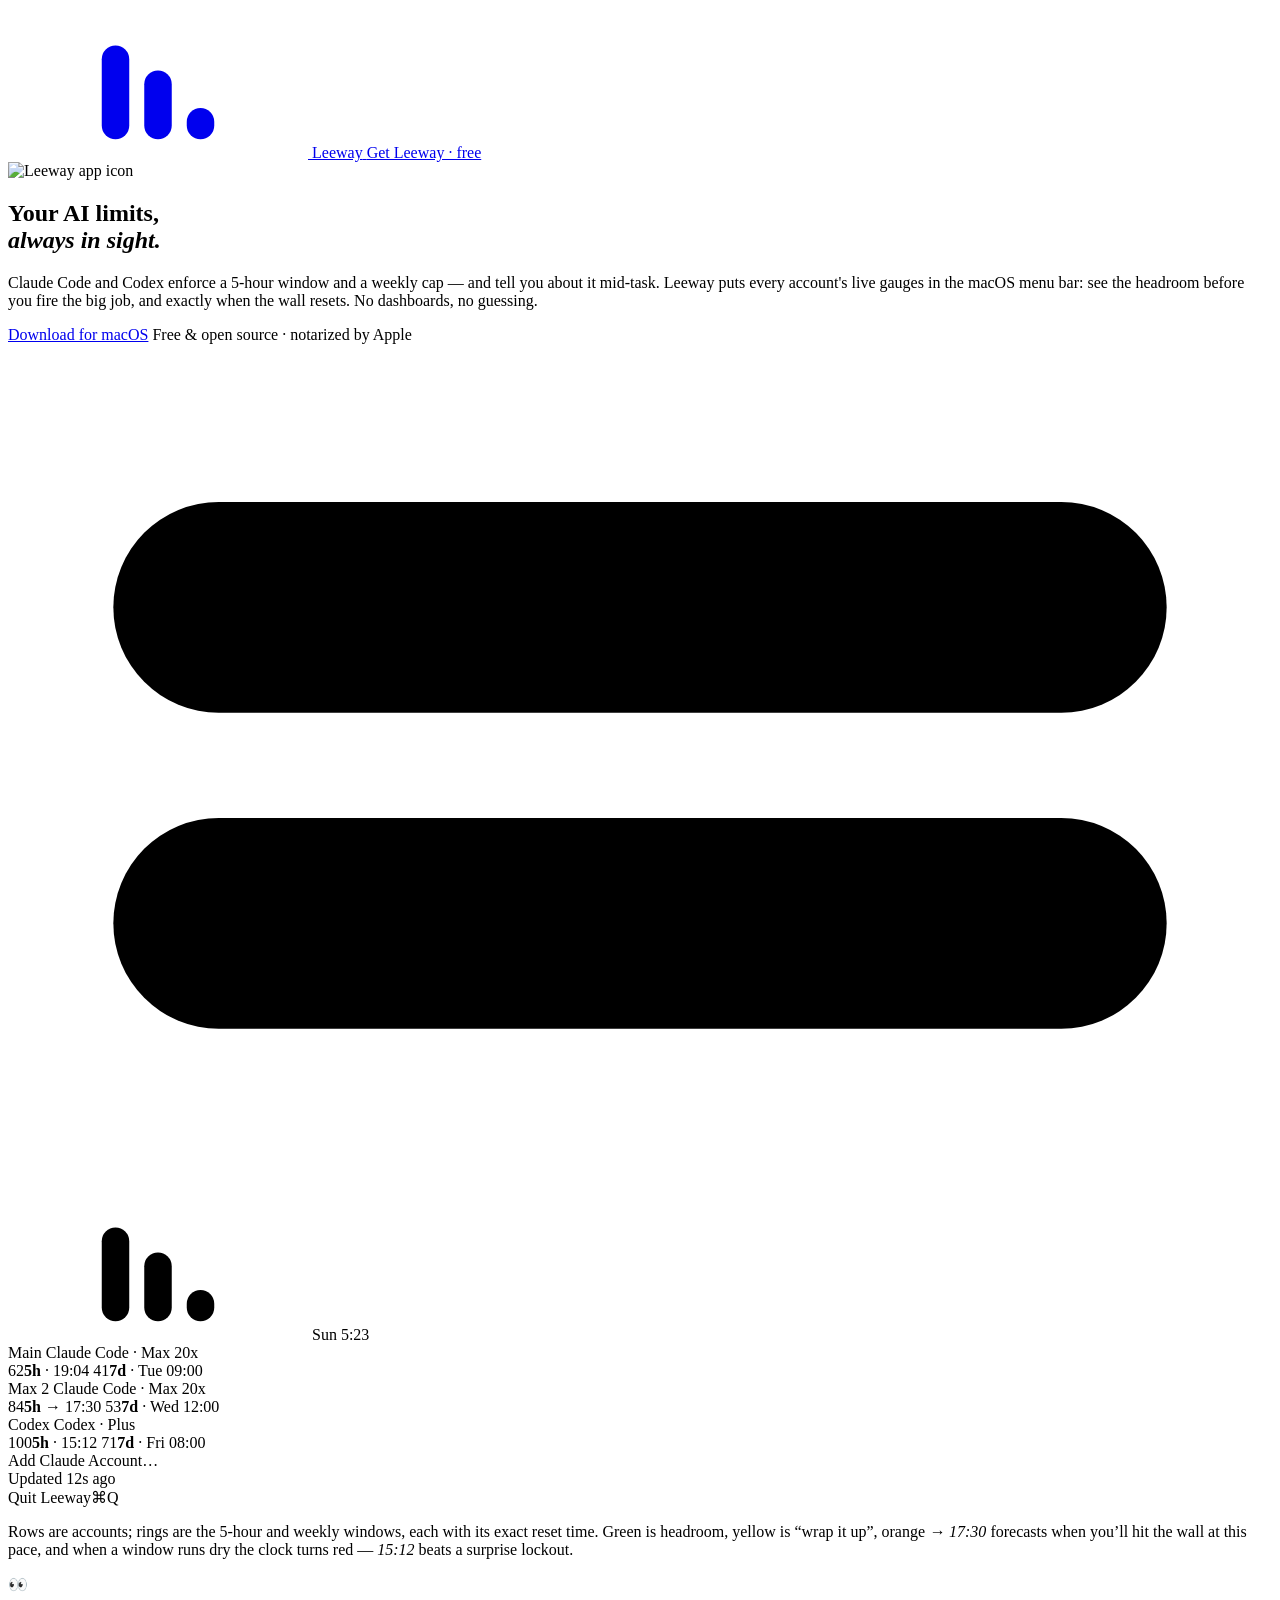
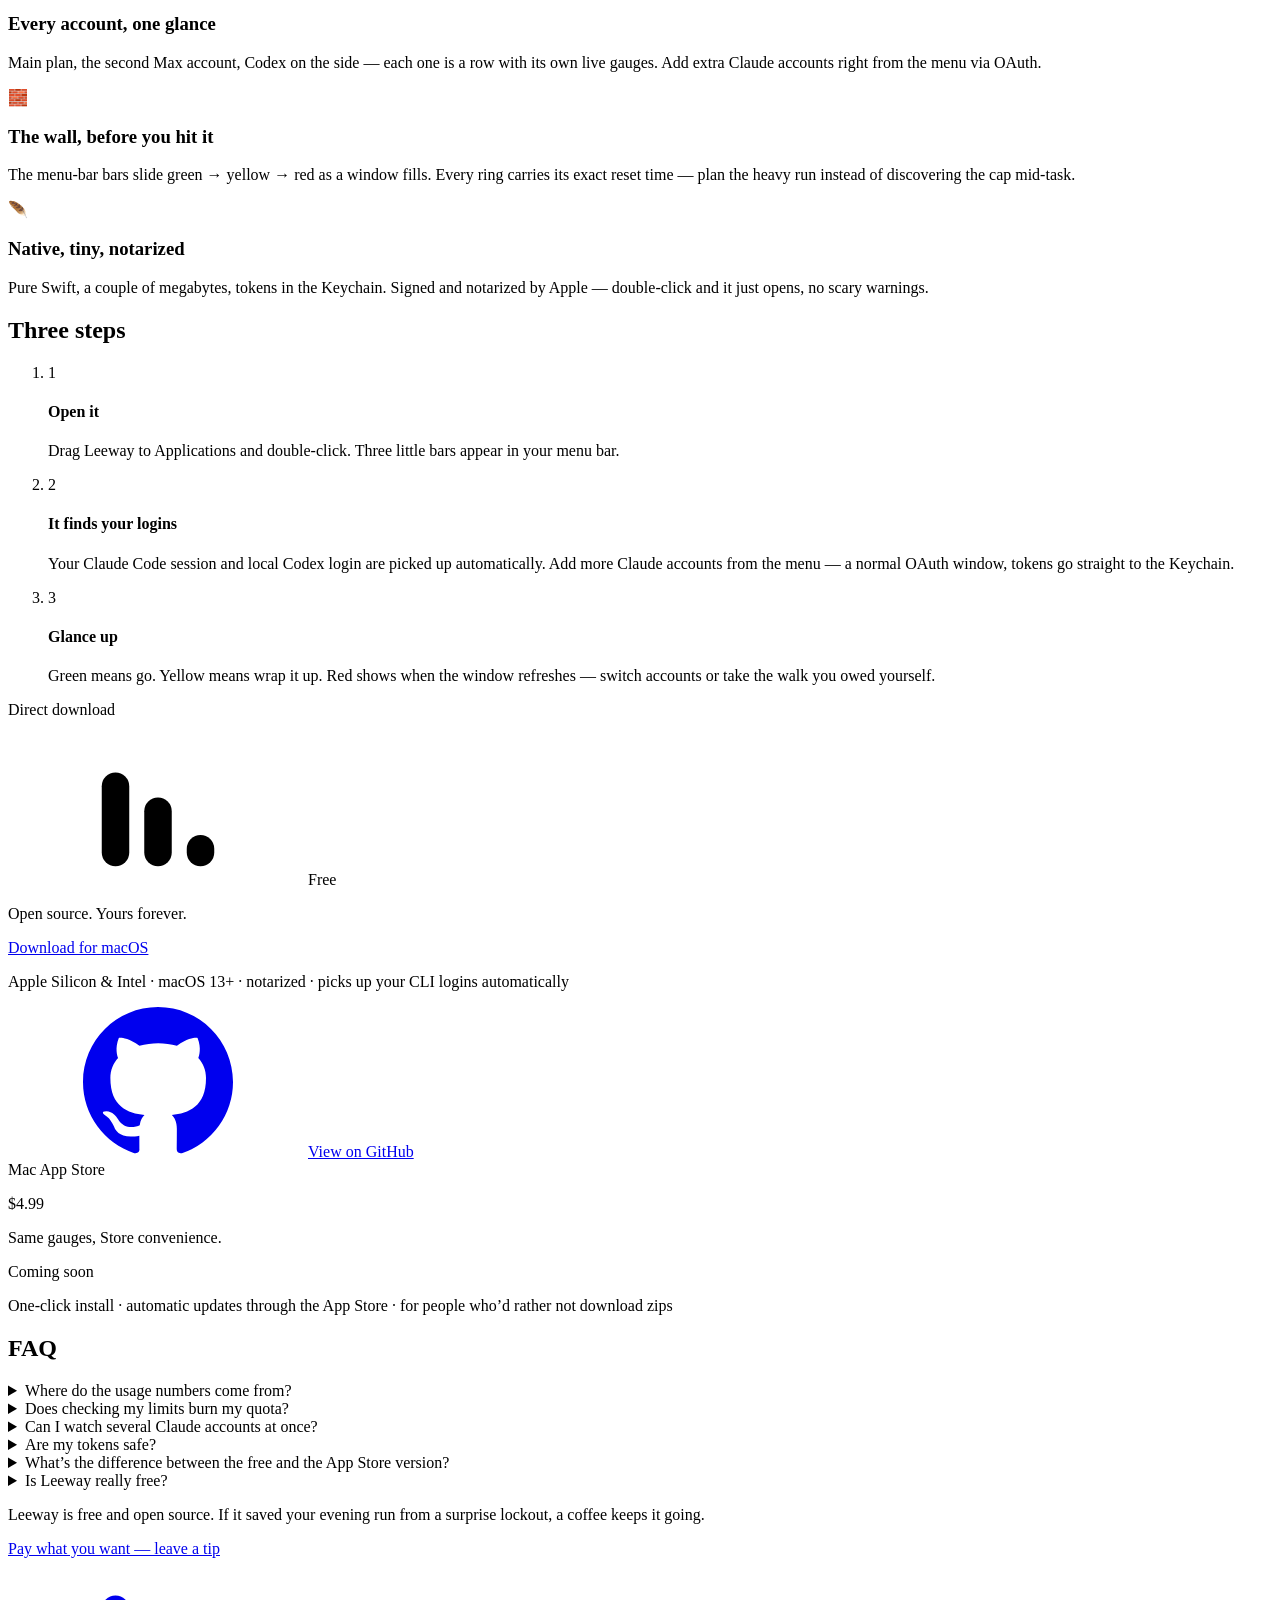
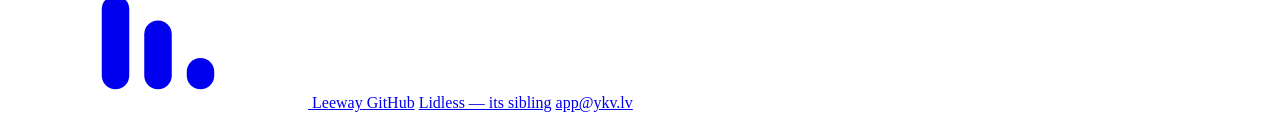
==== commit 7289647b: "feat: showcase лендинга — реальный вид приложения по паттерну Lidless Фидбэк владельца 11.07: картин" ====
--- a/site/index.html
+++ b/site/index.html
@@ -126,7 +126,7 @@
     </div>
   </section>
 
-  <!-- SHOWCASE: macOS menu bar + dropdown with account rows -->
+  <!-- SHOWCASE: реальный вид — полоса менюбара с фейдом по краям + плавающее меню (паттерн Lidless) -->
   <section class="showcase">
     <div class="screen">
       <div class="menubar">
@@ -140,24 +140,24 @@
             <span class="acct-name">Main</span>
             <span class="acct-svc">Claude Code · Max 20x</span>
           </div>
-          <span class="gauge"><span class="ring" style="--v:62"><span>62</span></span><span class="g-col"><span class="g-win">5h</span><span class="g-reset">↻ 19:00</span></span></span>
-          <span class="gauge"><span class="ring" style="--v:41"><span>41</span></span><span class="g-col"><span class="g-win">7d</span><span class="g-reset">↻ Tue 09:00</span></span></span>
+          <span class="gauge"><span class="ring" style="--v:62"><span>62</span></span><span class="cap"><b>5h</b> · 19:04</span></span>
+          <span class="gauge"><span class="ring" style="--v:41"><span>41</span></span><span class="cap"><b>7d</b> · Tue 09:00</span></span>
         </div>
         <div class="acct">
           <div class="acct-id">
             <span class="acct-name">Max 2</span>
             <span class="acct-svc">Claude Code · Max 20x</span>
           </div>
-          <span class="gauge"><span class="ring warn" style="--v:84"><span>84</span></span><span class="g-col"><span class="g-win">5h</span><span class="g-reset">↻ 17:30</span></span></span>
-          <span class="gauge"><span class="ring" style="--v:53"><span>53</span></span><span class="g-col"><span class="g-win">7d</span><span class="g-reset">↻ Wed 12:00</span></span></span>
+          <span class="gauge"><span class="ring warn" style="--v:84"><span>84</span></span><span class="cap warn"><b>5h</b> → 17:30</span></span>
+          <span class="gauge"><span class="ring" style="--v:53"><span>53</span></span><span class="cap"><b>7d</b> · Wed 12:00</span></span>
         </div>
         <div class="acct">
           <div class="acct-id">
             <span class="acct-name">Codex</span>
             <span class="acct-svc">Codex · Plus</span>
           </div>
-          <span class="gauge"><span class="ring hot" style="--v:100"><span>100</span></span><span class="g-col"><span class="g-win">5h</span><span class="g-reset hot">↻ 15:12</span></span></span>
-          <span class="gauge"><span class="ring warn" style="--v:71"><span>71</span></span><span class="g-col"><span class="g-win">7d</span><span class="g-reset">↻ Fri 08:00</span></span></span>
+          <span class="gauge"><span class="ring hot" style="--v:100"><span>100</span></span><span class="cap hot"><b>5h</b> · 15:12</span></span>
+          <span class="gauge"><span class="ring warn" style="--v:71"><span>71</span></span><span class="cap"><b>7d</b> · Fri 08:00</span></span>
         </div>
         <div class="mi-sep"></div>
         <div class="mi"><span class="mi-label">Add Claude Account…</span></div>
@@ -166,7 +166,7 @@
         <div class="mi"><span class="mi-label">Quit Leeway</span><span class="mi-kbd">⌘Q</span></div>
       </div>
     </div>
-    <p class="showcase-cap">Rows are accounts; rings are the 5-hour and weekly windows, each with its exact reset time. Green is headroom, yellow is “wrap it up”, and when a window runs dry the clock turns red — <em>↻ 15:12</em> beats a surprise lockout.</p>
+    <p class="showcase-cap">Rows are accounts; rings are the 5-hour and weekly windows, each with its exact reset time. Green is headroom, yellow is “wrap it up”, orange <em class="fc">→ 17:30</em> forecasts when you’ll hit the wall at this pace, and when a window runs dry the clock turns red — <em>15:12</em> beats a surprise lockout.</p>
   </section>
 
   <!-- HIGHLIGHTS -->
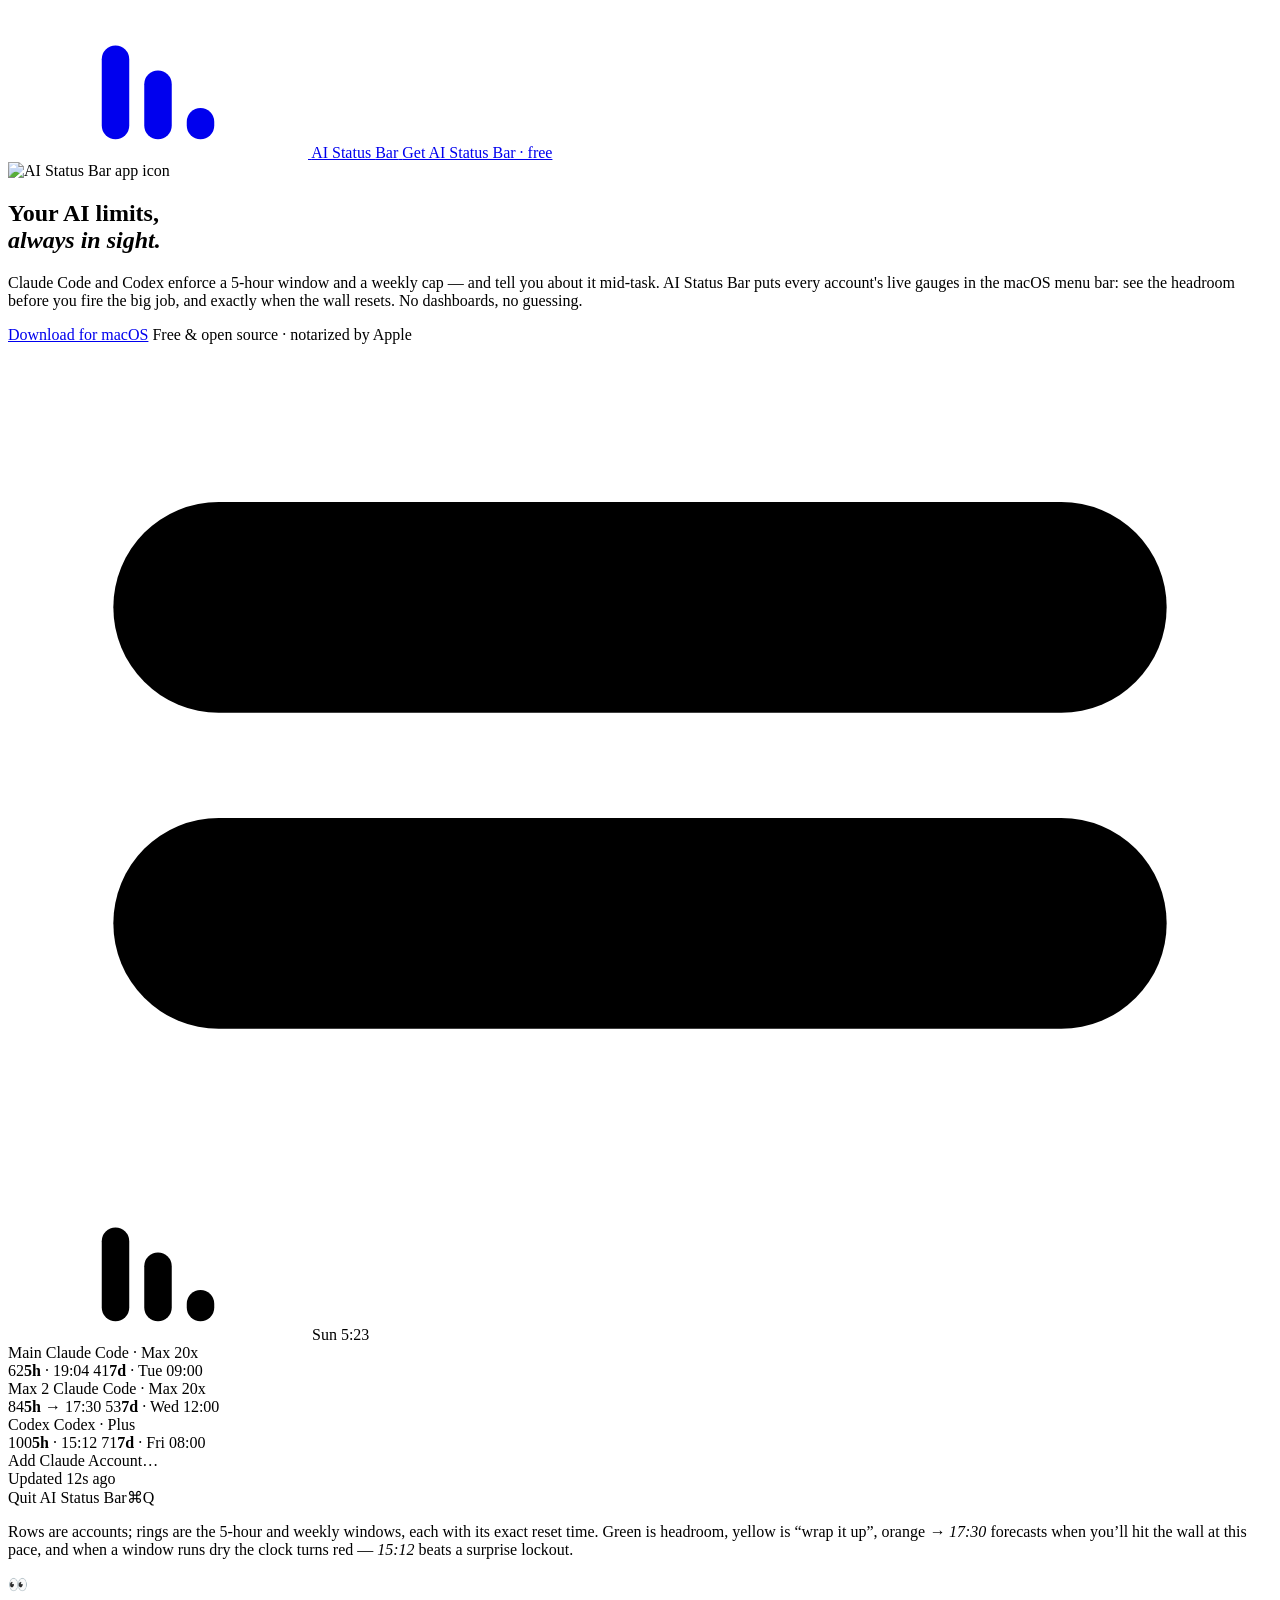
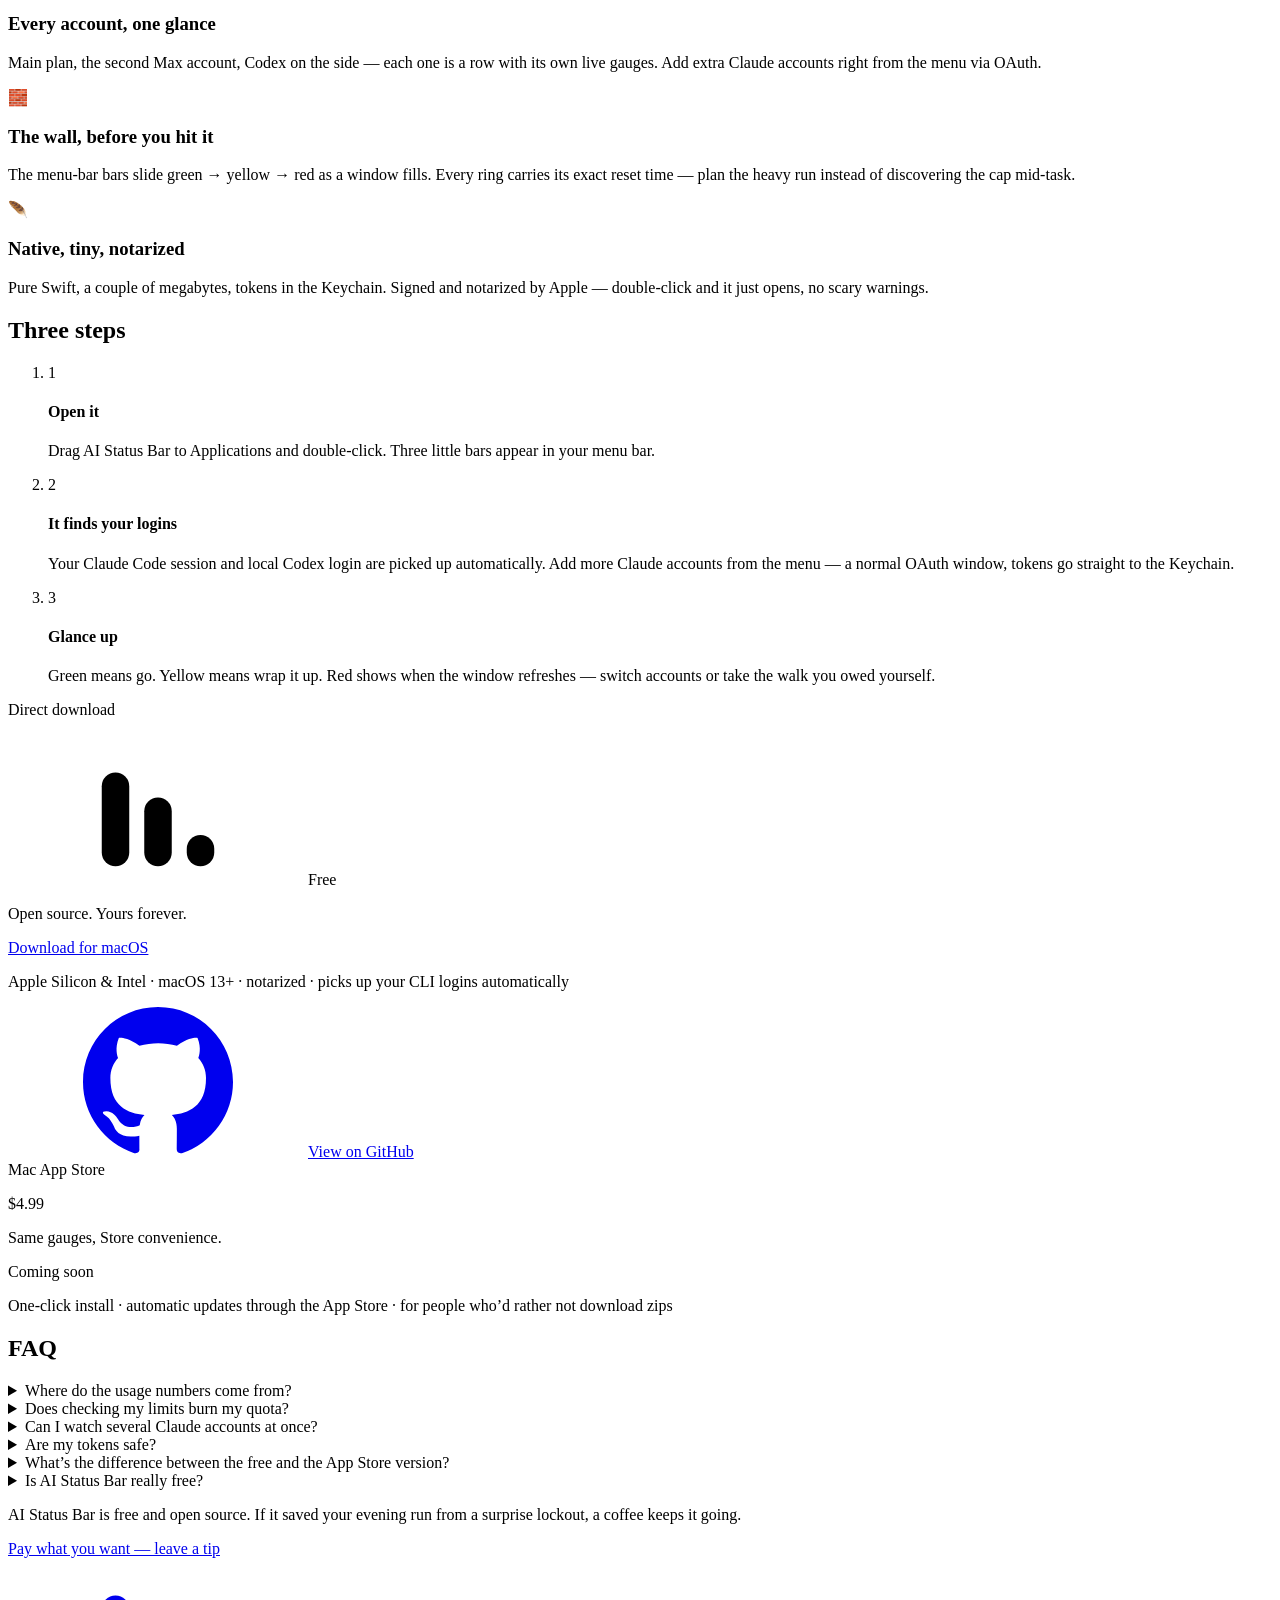
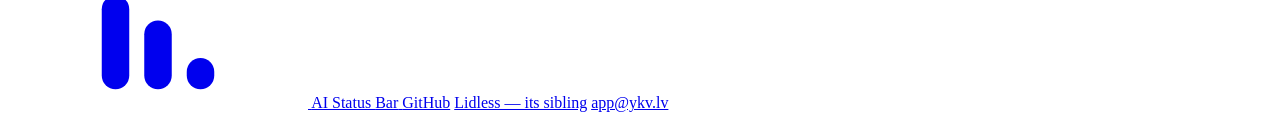
==== commit e72c317e: "rename: Leeway → AI Status Bar — выбор владельца Владельцу не зашло «Leeway» (выбор предыдущей сесси" ====
--- a/site/index.html
+++ b/site/index.html
@@ -3,22 +3,22 @@
 <head>
 <meta charset="UTF-8" />
 <meta name="viewport" content="width=device-width, initial-scale=1" />
-<title>Leeway — Claude Code &amp; Codex usage limits in your Mac menu bar</title>
-<meta name="description" content="Leeway is a tiny macOS menu-bar app that shows your Claude Code and Codex usage limits live — the 5-hour window and the weekly cap, for every account you run. Know there's headroom before you fire the big job, and see exactly when the wall resets. Free, open source, notarized by Apple." />
+<title>AI Status Bar — Claude Code &amp; Codex usage limits in your Mac menu bar</title>
+<meta name="description" content="AI Status Bar is a tiny macOS menu-bar app that shows your Claude Code and Codex usage limits live — the 5-hour window and the weekly cap, for every account you run. Know there's headroom before you fire the big job, and see exactly when the wall resets. Free, open source, notarized by Apple." />
 <meta name="keywords" content="claude code usage limit, claude code rate limit tracker, claude 5 hour window, claude weekly limit, codex usage limit, chatgpt codex quota, anthropic usage monitor menu bar, claude max limits, ai coding agent limits mac" />
 <meta name="author" content="NORM — app@ykv.lv" />
-<link rel="canonical" href="https://leeway.ykv.lv/" />
-<meta property="og:title" content="Leeway — your AI limits, always in sight" />
+<link rel="canonical" href="https://aistatusbar.ykv.lv/" />
+<meta property="og:title" content="AI Status Bar — your AI limits, always in sight" />
 <meta property="og:description" content="Claude Code &amp; Codex usage across every account — live gauges in the macOS menu bar. 5-hour window, weekly cap, reset times. Free &amp; open source, notarized by Apple." />
-<meta property="og:image" content="https://leeway.ykv.lv/assets/og.png" />
+<meta property="og:image" content="https://aistatusbar.ykv.lv/assets/og.png" />
 <meta property="og:image:width" content="1280" />
 <meta property="og:image:height" content="640" />
-<meta property="og:url" content="https://leeway.ykv.lv/" />
+<meta property="og:url" content="https://aistatusbar.ykv.lv/" />
 <meta property="og:type" content="website" />
 <meta name="twitter:card" content="summary_large_image" />
-<meta name="twitter:title" content="Leeway — Claude Code &amp; Codex limits in your menu bar" />
+<meta name="twitter:title" content="AI Status Bar — Claude Code &amp; Codex limits in your menu bar" />
 <meta name="twitter:description" content="Live usage gauges for every Claude Code and Codex account — 5-hour window, weekly cap, reset times. Free &amp; open source." />
-<meta name="twitter:image" content="https://leeway.ykv.lv/assets/og.png" />
+<meta name="twitter:image" content="https://aistatusbar.ykv.lv/assets/og.png" />
 <meta name="theme-color" content="#eef0f3" />
 <link rel="icon" type="image/png" sizes="32x32" href="/favicon-32.png" />
 <link rel="icon" type="image/png" sizes="16x16" href="/favicon-16.png" />
@@ -33,14 +33,14 @@
 {
   "@context": "https://schema.org",
   "@type": "SoftwareApplication",
-  "name": "Leeway",
+  "name": "AI Status Bar",
   "applicationCategory": "DeveloperApplication",
   "operatingSystem": "macOS 13 Ventura or later",
   "softwareVersion": "0.1",
   "description": "A tiny macOS menu-bar app that shows Claude Code and Codex usage limits live — the 5-hour window and the weekly cap for every account, with reset times. Built for developers running AI coding agents on subscription plans.",
-  "url": "https://leeway.ykv.lv/",
-  "downloadUrl": "https://github.com/sshykvlv/leeway/releases/latest",
-  "softwareHelp": "https://github.com/sshykvlv/leeway",
+  "url": "https://aistatusbar.ykv.lv/",
+  "downloadUrl": "https://github.com/sshykvlv/ai-status-bar/releases/latest",
+  "softwareHelp": "https://github.com/sshykvlv/ai-status-bar",
   "license": "https://opensource.org/license/mit",
   "featureList": [
     "Live 5-hour and weekly usage gauges for Claude Code and Codex",
@@ -72,12 +72,12 @@
     {
       "@type": "Question",
       "name": "Can I watch several Claude accounts at once?",
-      "acceptedAnswer": { "@type": "Answer", "text": "Yes — that is the point. Leeway picks up your main Claude Code login automatically and lets you add more accounts through the normal Claude OAuth flow. Each account gets its own row and its own gauges, and you can rename rows freely." }
+      "acceptedAnswer": { "@type": "Answer", "text": "Yes — that is the point. AI Status Bar picks up your main Claude Code login automatically and lets you add more accounts through the normal Claude OAuth flow. Each account gets its own row and its own gauges, and you can rename rows freely." }
     },
     {
       "@type": "Question",
       "name": "Are my tokens safe?",
-      "acceptedAnswer": { "@type": "Answer", "text": "Tokens are stored in the macOS Keychain, never in plain files. Leeway talks only to the official Anthropic and OpenAI endpoints, and every line of it is open source on GitHub." }
+      "acceptedAnswer": { "@type": "Answer", "text": "Tokens are stored in the macOS Keychain, never in plain files. AI Status Bar talks only to the official Anthropic and OpenAI endpoints, and every line of it is open source on GitHub." }
     },
     {
       "@type": "Question",
@@ -86,7 +86,7 @@
     },
     {
       "@type": "Question",
-      "name": "Is Leeway free?",
+      "name": "Is AI Status Bar free?",
       "acceptedAnswer": { "@type": "Answer", "text": "The direct download is free and open source under the MIT license, forever. A paid Mac App Store convenience build of the same app is coming for people who prefer the Store. There is an optional tip jar as well." }
     }
   ]
@@ -108,20 +108,20 @@
 <header class="nav">
   <a class="brand" href="/">
     <svg class="brand-mark" aria-hidden="true"><use href="#bars"/></svg>
-    <span class="brand-text">Lee<span class="brand-accent">way</span></span>
+    <span class="brand-text">AI Status <span class="brand-accent">Bar</span></span>
   </a>
-  <a class="nav-buy" href="#get">Get Leeway · free</a>
+  <a class="nav-buy" href="#get">Get AI Status Bar · free</a>
 </header>
 
 <main>
   <!-- HERO -->
   <section class="hero">
     <div class="glow" aria-hidden="true"></div>
-    <img class="hero-icon" src="/assets/icon.png" alt="Leeway app icon" width="160" height="160" />
+    <img class="hero-icon" src="/assets/icon.png" alt="AI Status Bar app icon" width="160" height="160" />
     <h1>Your AI limits,<br /><em>always in sight.</em></h1>
-    <p class="lede">Claude Code and Codex enforce a 5-hour window and a weekly cap — and tell you about it mid-task. Leeway puts every account's live gauges in the macOS menu bar: see the headroom before you fire the big job, and exactly when the wall resets. No dashboards, no guessing.</p>
+    <p class="lede">Claude Code and Codex enforce a 5-hour window and a weekly cap — and tell you about it mid-task. AI Status Bar puts every account's live gauges in the macOS menu bar: see the headroom before you fire the big job, and exactly when the wall resets. No dashboards, no guessing.</p>
     <div class="cta-row">
-      <a class="btn btn-primary" href="https://github.com/sshykvlv/leeway/releases/latest/download/Leeway.zip" data-umami-event="download">Download for macOS</a>
+      <a class="btn btn-primary" href="https://github.com/sshykvlv/ai-status-bar/releases/latest/download/AIStatusBar.zip" data-umami-event="download">Download for macOS</a>
       <span class="trust">Free &amp; open source · notarized by Apple</span>
     </div>
   </section>
@@ -134,7 +134,7 @@
         <span class="mb-highlight"><svg class="mb-bars" aria-hidden="true"><use href="#bars"/></svg></span>
         <span class="mb-clock">Wed 9:41</span>
       </div>
-      <div class="menu" role="menu" aria-label="Leeway menu">
+      <div class="menu" role="menu" aria-label="AI Status Bar menu">
         <div class="acct">
           <div class="acct-id">
             <span class="acct-name">Main</span>
@@ -163,7 +163,7 @@
         <div class="mi"><span class="mi-label">Add Claude Account…</span></div>
         <div class="mi mi-dim"><span class="mi-label">Updated 12s ago</span></div>
         <div class="mi-sep"></div>
-        <div class="mi"><span class="mi-label">Quit Leeway</span><span class="mi-kbd">⌘Q</span></div>
+        <div class="mi"><span class="mi-label">Quit AI Status Bar</span><span class="mi-kbd">⌘Q</span></div>
       </div>
     </div>
     <p class="showcase-cap">Rows are accounts; rings are the 5-hour and weekly windows, each with its exact reset time. Green is headroom, yellow is “wrap it up”, orange <em class="fc">→ 17:30</em> forecasts when you’ll hit the wall at this pace, and when a window runs dry the clock turns red — <em>15:12</em> beats a surprise lockout.</p>
@@ -192,7 +192,7 @@
   <section class="how">
     <h2>Three steps</h2>
     <ol class="steps">
-      <li><span class="num">1</span><div><h4>Open it</h4><p>Drag Leeway to Applications and double-click. Three little bars appear in your menu bar.</p></div></li>
+      <li><span class="num">1</span><div><h4>Open it</h4><p>Drag AI Status Bar to Applications and double-click. Three little bars appear in your menu bar.</p></div></li>
       <li><span class="num">2</span><div><h4>It finds your logins</h4><p>Your Claude Code session and local Codex login are picked up automatically. Add more Claude accounts from the menu — a normal OAuth window, tokens go straight to the Keychain.</p></div></li>
       <li><span class="num">3</span><div><h4>Glance up</h4><p>Green means go. Yellow means wrap it up. Red shows when the window refreshes — switch accounts or take the walk you owed yourself.</p></div></li>
     </ol>
@@ -205,9 +205,9 @@
       <p class="price"><svg class="price-mark" aria-hidden="true"><use href="#bars"/></svg>Free</p>
       <p class="price-sub">Open source. Yours forever.</p>
       <span class="spacer"></span>
-      <a class="btn btn-primary" href="https://github.com/sshykvlv/leeway/releases/latest/download/Leeway.zip" data-umami-event="download">Download for macOS</a>
+      <a class="btn btn-primary" href="https://github.com/sshykvlv/ai-status-bar/releases/latest/download/AIStatusBar.zip" data-umami-event="download">Download for macOS</a>
       <p class="price-meta">Apple Silicon &amp; Intel · macOS 13+ · notarized · picks up your CLI logins automatically</p>
-      <a class="btn btn-ghost btn-gh" href="https://github.com/sshykvlv/leeway" data-umami-event="github"><svg class="gh-mark" aria-hidden="true"><use href="#gh"/></svg>View on GitHub</a>
+      <a class="btn btn-ghost btn-gh" href="https://github.com/sshykvlv/ai-status-bar" data-umami-event="github"><svg class="gh-mark" aria-hidden="true"><use href="#gh"/></svg>View on GitHub</a>
     </div>
     <div class="price-card">
       <span class="price-badge">Mac App Store</span>
@@ -233,18 +233,18 @@
       </details>
       <details>
         <summary>Can I watch several Claude accounts at once?</summary>
-        <p>Yes — that’s the point. Leeway picks up your main Claude Code login automatically and lets you add more accounts through the normal Claude OAuth flow. Each account gets its own row and its own gauges, and you can rename rows freely.</p>
+        <p>Yes — that’s the point. AI Status Bar picks up your main Claude Code login automatically and lets you add more accounts through the normal Claude OAuth flow. Each account gets its own row and its own gauges, and you can rename rows freely.</p>
       </details>
       <details>
         <summary>Are my tokens safe?</summary>
-        <p>Tokens live in the macOS Keychain, never in plain files. Leeway talks only to the official Anthropic and OpenAI endpoints, and every line of it is open source on GitHub.</p>
+        <p>Tokens live in the macOS Keychain, never in plain files. AI Status Bar talks only to the official Anthropic and OpenAI endpoints, and every line of it is open source on GitHub.</p>
       </details>
       <details>
         <summary>What’s the difference between the free and the App Store version?</summary>
         <p>The gauges are identical. The free direct download can pick up your existing CLI logins automatically — the App Store sandbox doesn’t allow that, so the Store build asks you to sign in to Claude once (normal OAuth) and to point it at your Codex folder. In exchange you get one-click install and automatic updates through the Store. Pick whichever fits you; the direct build stays free and open source either way.</p>
       </details>
       <details>
-        <summary>Is Leeway really free?</summary>
+        <summary>Is AI Status Bar really free?</summary>
         <p>The direct download is — free and open source under the MIT license, forever. The upcoming Mac App Store version is a paid convenience build of the same app, for people who prefer installing and updating through the Store. There’s also an optional tip jar if the free build saves you from a mid-task lockout.</p>
       </details>
     </div>
@@ -252,7 +252,7 @@
 
   <!-- TIP -->
   <section class="tipbar">
-    <p class="tip-pitch">Leeway is free and open source. If it saved your evening run from a surprise lockout, a coffee keeps it going.</p>
+    <p class="tip-pitch">AI Status Bar is free and open source. If it saved your evening run from a surprise lockout, a coffee keeps it going.</p>
     <a class="btn btn-ghost" href="https://buy.stripe.com/5kQ14ogr4dq9fky4Mm0Jq02" data-umami-event="tip">Pay what you want — leave a tip</a>
   </section>
 </main>
@@ -260,10 +260,10 @@
 <footer class="footer">
   <a class="brand brand-sm" href="/">
     <svg class="brand-mark" aria-hidden="true"><use href="#bars"/></svg>
-    <span class="brand-text">Lee<span class="brand-accent">way</span></span>
+    <span class="brand-text">AI Status <span class="brand-accent">Bar</span></span>
   </a>
   <span class="footer-links">
-    <a href="https://github.com/sshykvlv/leeway" data-umami-event="github">GitHub</a>
+    <a href="https://github.com/sshykvlv/ai-status-bar" data-umami-event="github">GitHub</a>
     <a href="https://lidless.ykv.lv/">Lidless — its sibling</a>
     <a href="mailto:app@ykv.lv">app@ykv.lv</a>
   </span>
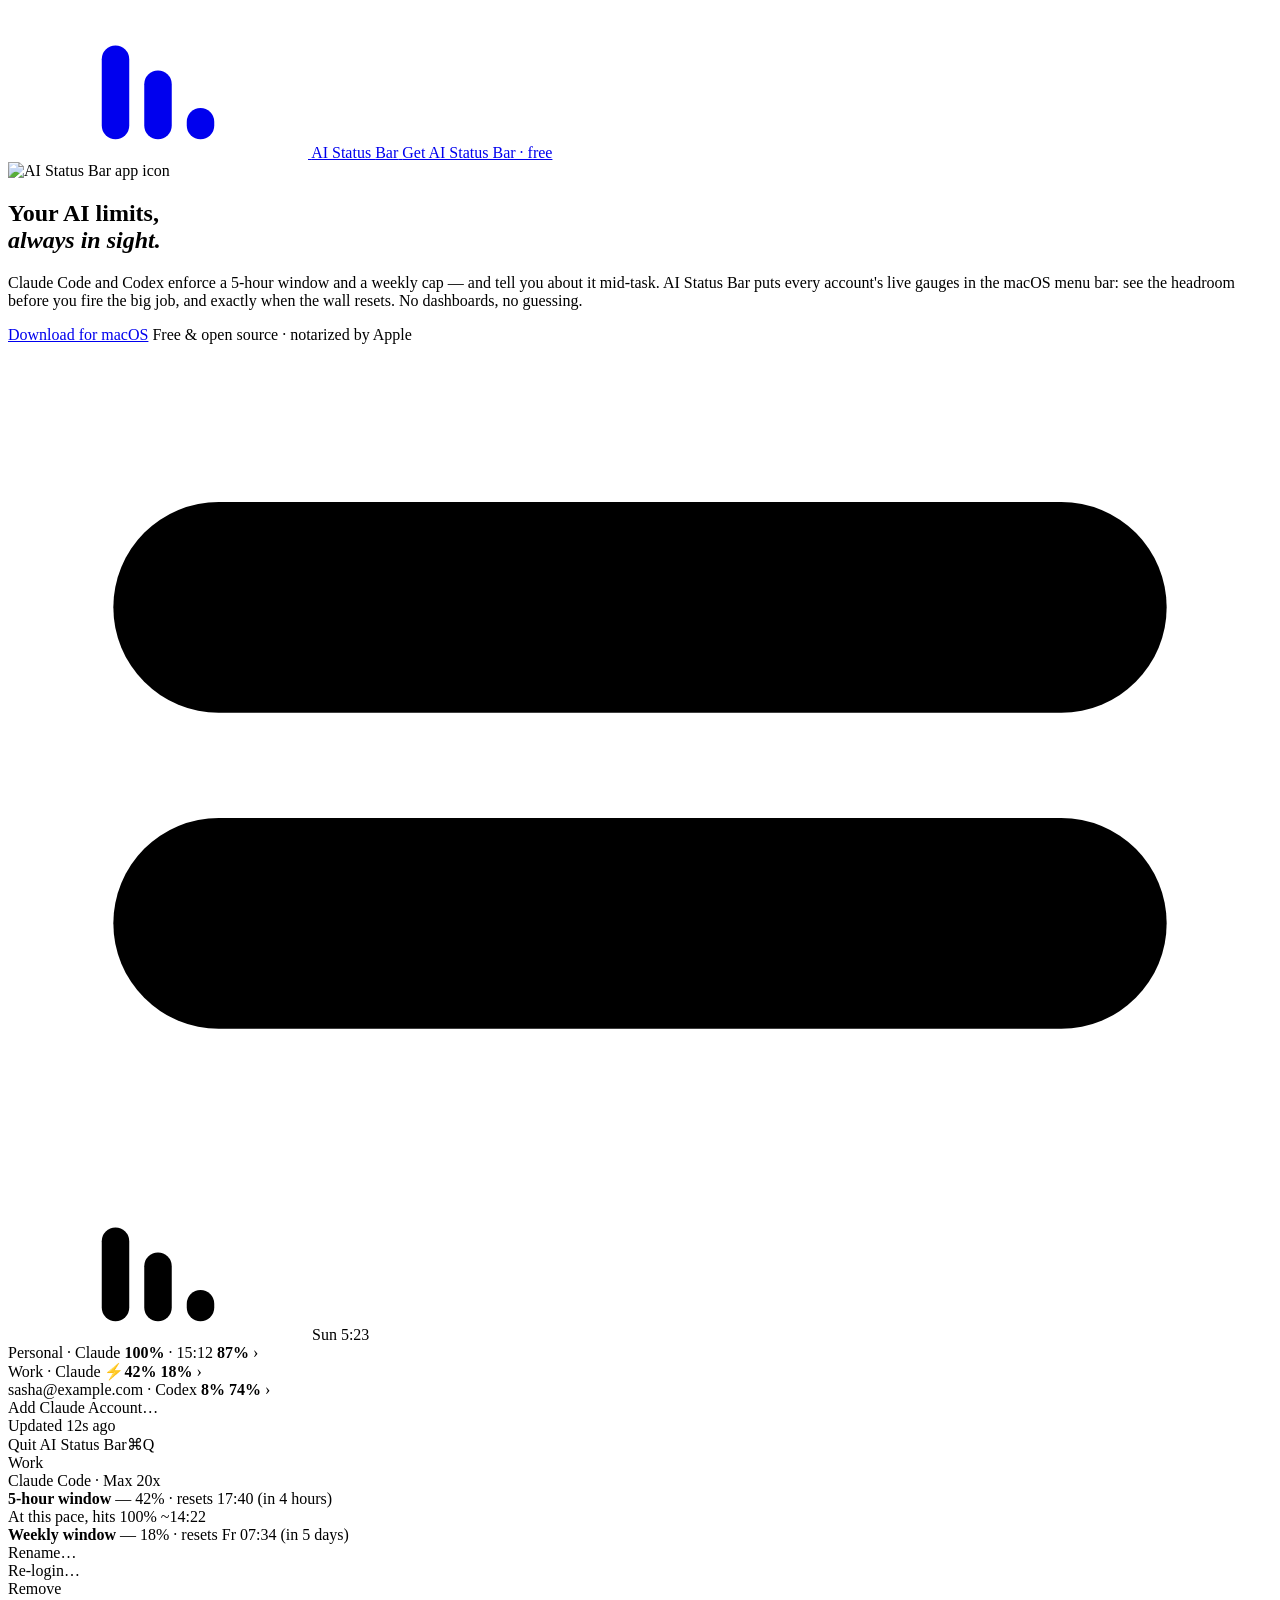
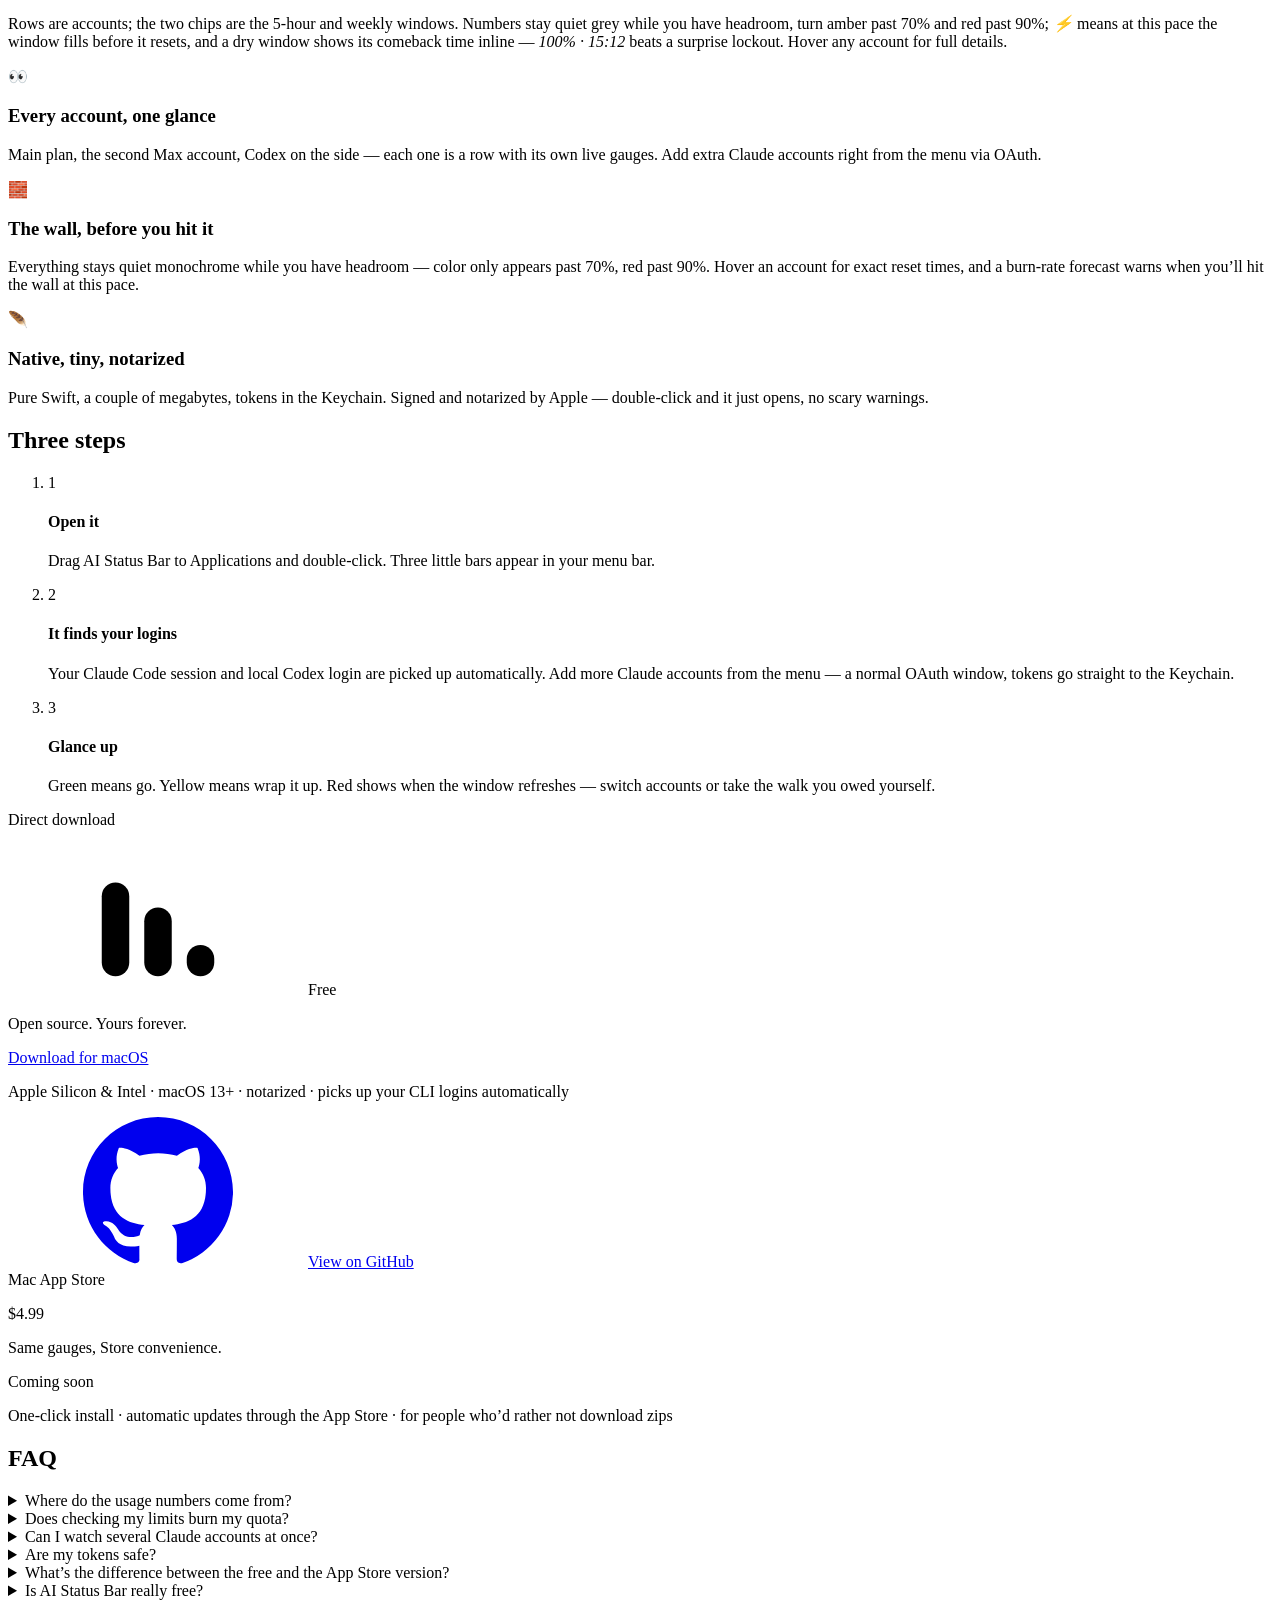
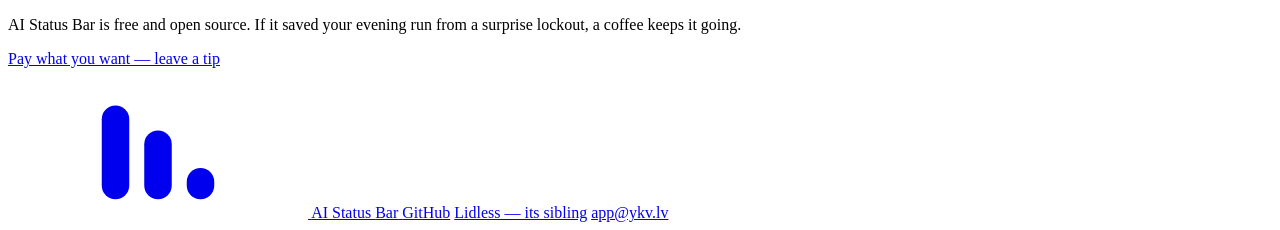
==== commit bebd068a: "feat: лендинг актуализирован под F2-плашки + витрина сабменю деталей Мокап меню на витрине показывал" ====
--- a/site/index.html
+++ b/site/index.html
@@ -46,7 +46,7 @@
     "Live 5-hour and weekly usage gauges for Claude Code and Codex",
     "Multiple accounts side by side — add extra Claude accounts via OAuth",
     "Menu-bar bars turn yellow and red as a window fills up",
-    "Exact reset time always visible next to every gauge",
+    "Exact reset times one hover away — and shown inline the moment a window runs dry",
     "Tokens stay in the macOS Keychain; talks only to the official usage endpoints",
     "Universal binary (Apple Silicon + Intel), signed and notarized by Apple"
   ],
@@ -136,28 +136,28 @@
       </div>
       <div class="menu" role="menu" aria-label="AI Status Bar menu">
         <div class="acct">
-          <div class="acct-id">
-            <span class="acct-name">Main</span>
-            <span class="acct-svc">Claude Code · Max 20x</span>
-          </div>
-          <span class="gauge"><span class="ring" style="--v:62"><span>62</span></span><span class="cap"><b>5h</b> · 19:04</span></span>
-          <span class="gauge"><span class="ring" style="--v:41"><span>41</span></span><span class="cap"><b>7d</b> · Tue 09:00</span></span>
+          <span class="acct-line"><span class="acct-name">Personal</span><span class="acct-sfx"> · Claude</span></span>
+          <span class="chips">
+            <span class="chip"><b class="hot">100%</b><span class="rst"> · 15:12</span></span>
+            <span class="chip"><b class="warn">87%</b></span>
+          </span>
+          <span class="chev">›</span>
+        </div>
+        <div class="acct acct-open">
+          <span class="acct-line"><span class="acct-name">Work</span><span class="acct-sfx"> · Claude</span></span>
+          <span class="chips">
+            <span class="chip"><span class="bolt">⚡</span><b>42%</b></span>
+            <span class="chip"><b>18%</b></span>
+          </span>
+          <span class="chev">›</span>
         </div>
         <div class="acct">
-          <div class="acct-id">
-            <span class="acct-name">Max 2</span>
-            <span class="acct-svc">Claude Code · Max 20x</span>
-          </div>
-          <span class="gauge"><span class="ring warn" style="--v:84"><span>84</span></span><span class="cap warn"><b>5h</b> → 17:30</span></span>
-          <span class="gauge"><span class="ring" style="--v:53"><span>53</span></span><span class="cap"><b>7d</b> · Wed 12:00</span></span>
-        </div>
-        <div class="acct">
-          <div class="acct-id">
-            <span class="acct-name">Codex</span>
-            <span class="acct-svc">Codex · Plus</span>
-          </div>
-          <span class="gauge"><span class="ring hot" style="--v:100"><span>100</span></span><span class="cap hot"><b>5h</b> · 15:12</span></span>
-          <span class="gauge"><span class="ring warn" style="--v:71"><span>71</span></span><span class="cap"><b>7d</b> · Fri 08:00</span></span>
+          <span class="acct-line"><span class="acct-name">sasha@example.com</span><span class="acct-sfx"> · Codex</span></span>
+          <span class="chips">
+            <span class="chip"><b>8%</b></span>
+            <span class="chip"><b class="warn">74%</b></span>
+          </span>
+          <span class="chev">›</span>
         </div>
         <div class="mi-sep"></div>
         <div class="mi"><span class="mi-label">Add Claude Account…</span></div>
@@ -165,8 +165,21 @@
         <div class="mi-sep"></div>
         <div class="mi"><span class="mi-label">Quit AI Status Bar</span><span class="mi-kbd">⌘Q</span></div>
       </div>
-    </div>
-    <p class="showcase-cap">Rows are accounts; rings are the 5-hour and weekly windows, each with its exact reset time. Green is headroom, yellow is “wrap it up”, orange <em class="fc">→ 17:30</em> forecasts when you’ll hit the wall at this pace, and when a window runs dry the clock turns red — <em>15:12</em> beats a surprise lockout.</p>
+      <div class="submenu" aria-label="Account details">
+        <div class="smi smi-title">Work</div>
+        <div class="smi smi-dim">Claude Code · Max 20x</div>
+        <div class="mi-sep"></div>
+        <div class="smi"><b>5-hour window</b> — 42%<span class="smi-rst"> · resets 17:40 (in 4 hours)</span></div>
+        <div class="smi smi-fc">At this pace, hits 100% ~14:22</div>
+        <div class="smi"><b>Weekly window</b> — 18%<span class="smi-rst"> · resets Fr 07:34 (in 5 days)</span></div>
+        <div class="mi-sep"></div>
+        <div class="smi smi-act">Rename…</div>
+        <div class="smi smi-act">Re-login…</div>
+        <div class="mi-sep"></div>
+        <div class="smi smi-act">Remove</div>
+      </div>
+    </div>
+    <p class="showcase-cap">Rows are accounts; the two chips are the 5-hour and weekly windows. Numbers stay quiet grey while you have headroom, turn amber past 70% and red past 90%; <em class="fc">⚡</em> means at this pace the window fills before it resets, and a dry window shows its comeback time inline — <em>100% · 15:12</em> beats a surprise lockout. Hover any account for full details.</p>
   </section>
 
   <!-- HIGHLIGHTS -->
@@ -179,7 +192,7 @@
     <div class="bite">
       <span class="emoji">🧱</span>
       <h3>The wall, before you hit it</h3>
-      <p>The menu-bar bars slide green → yellow → red as a window fills. Every ring carries its exact reset time — plan the heavy run instead of discovering the cap mid-task.</p>
+      <p>Everything stays quiet monochrome while you have headroom — color only appears past 70%, red past 90%. Hover an account for exact reset times, and a burn-rate forecast warns when you’ll hit the wall at this pace.</p>
     </div>
     <div class="bite">
       <span class="emoji">🪶</span>
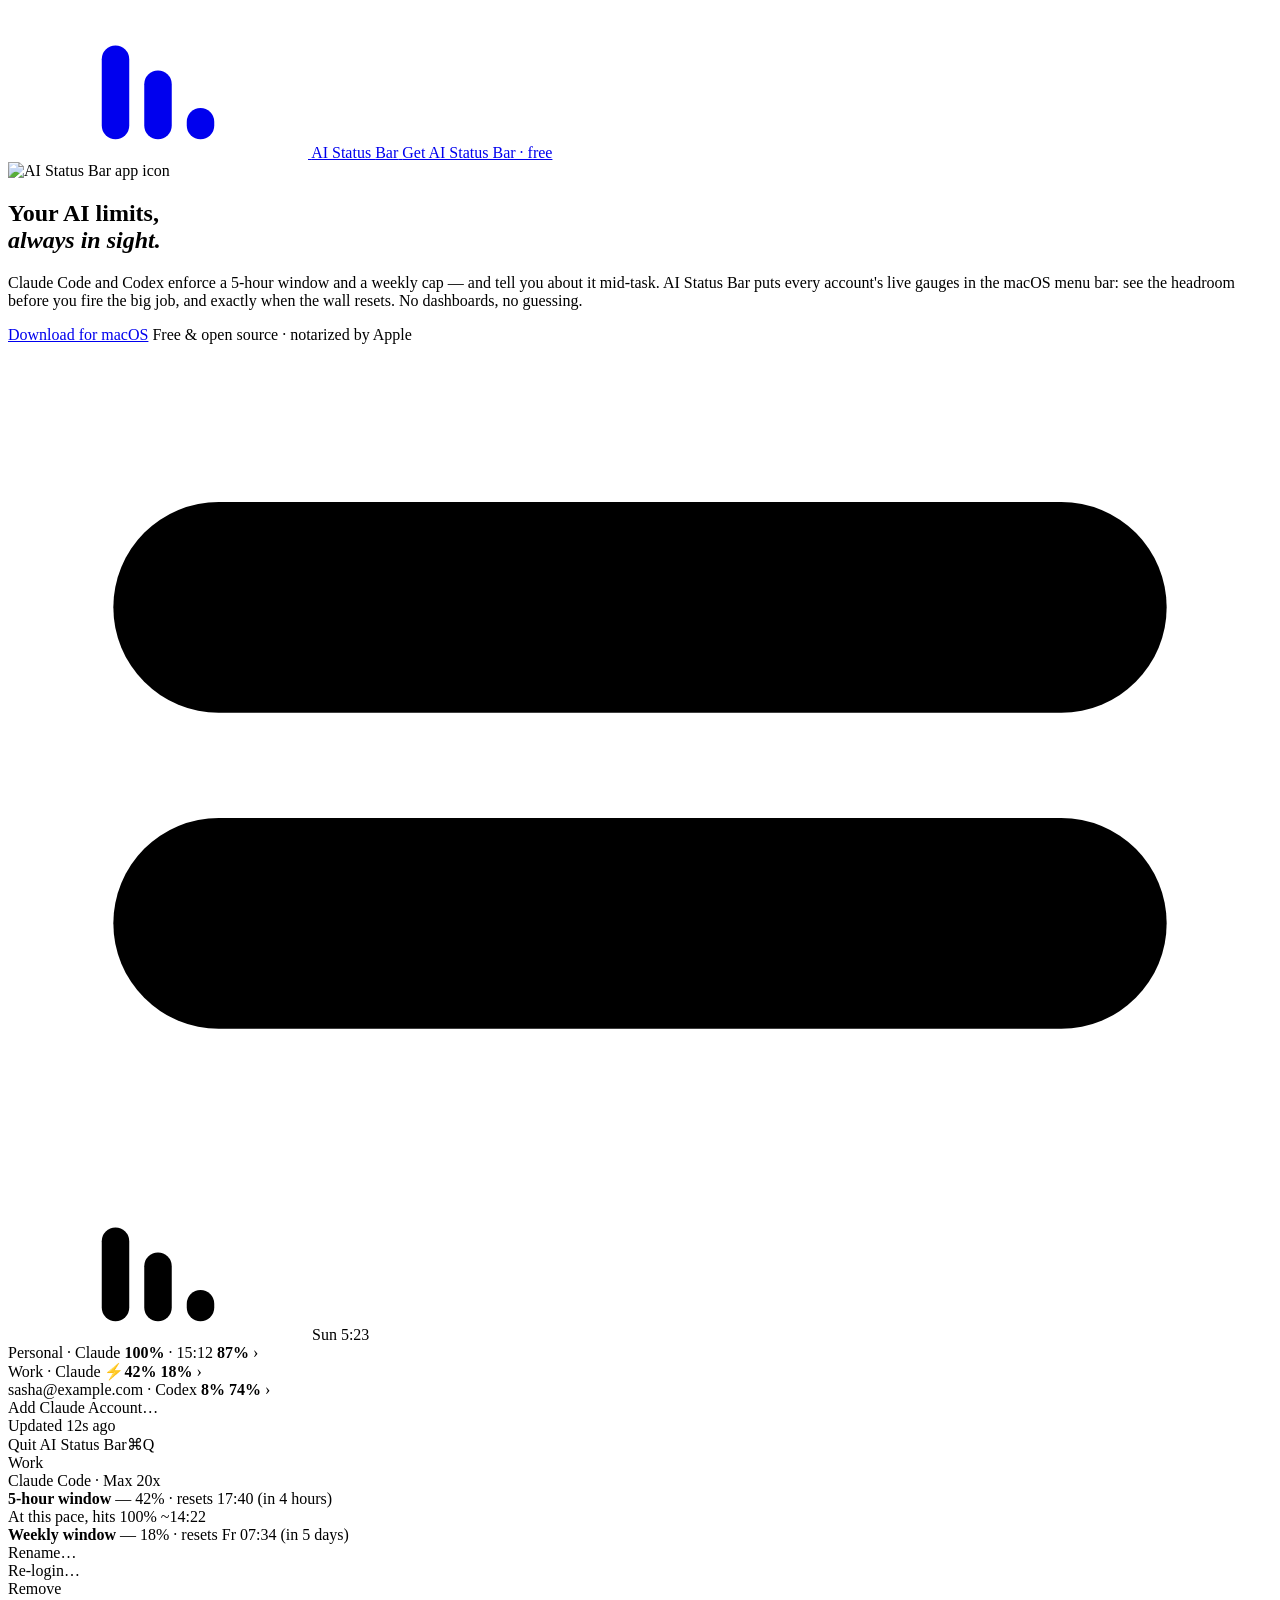
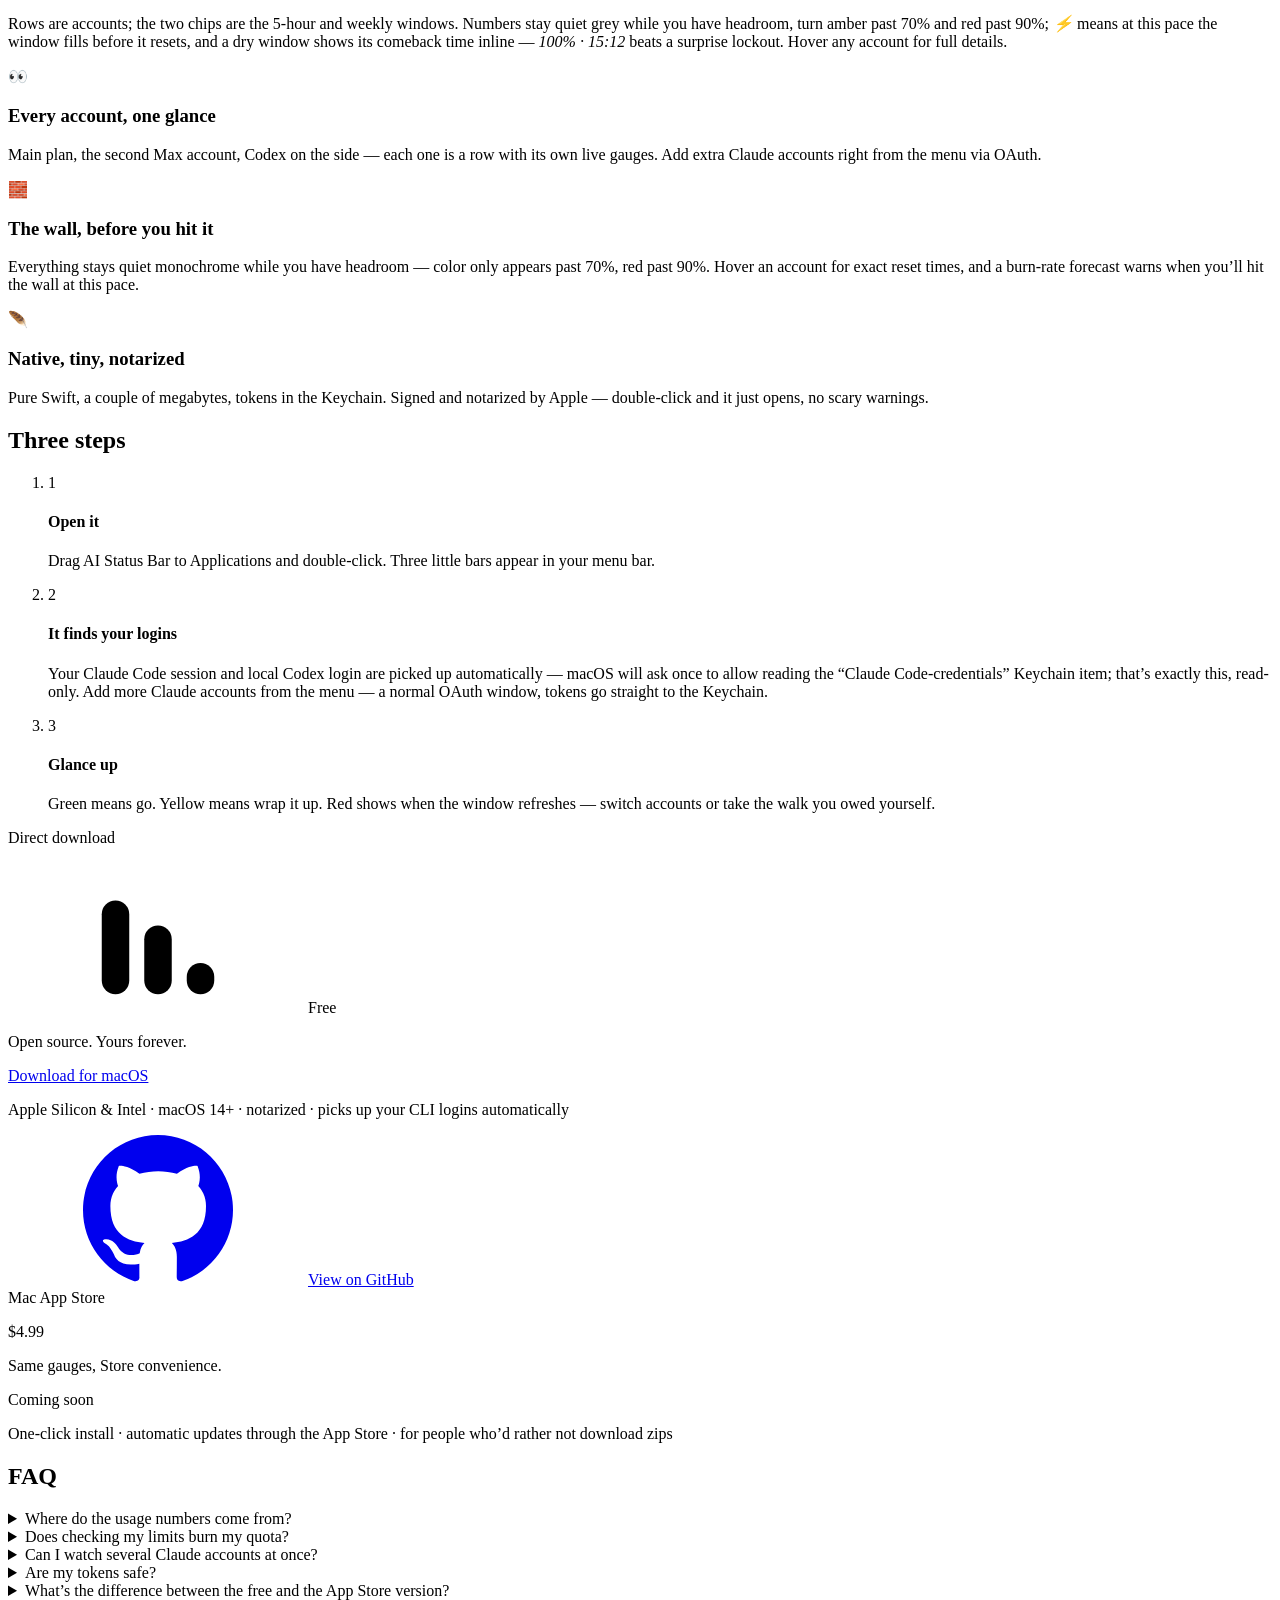
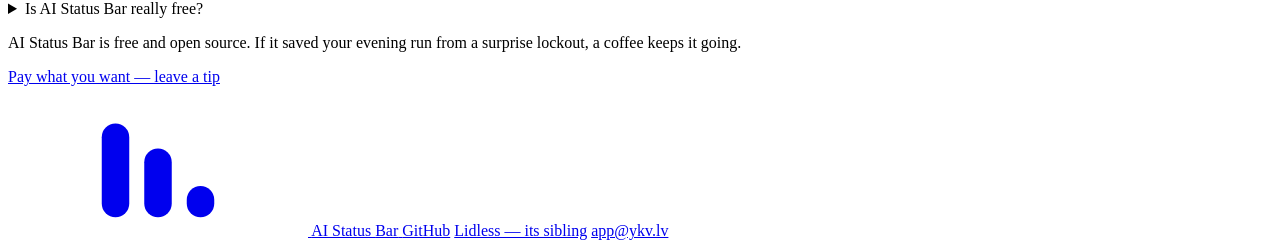
==== commit 21bfadde: "fix: правки по адверсариальному ревью релиза v0.1.0 - лендинг: macOS 13+ → 14+ (бинарь собран с mino" ====
--- a/site/index.html
+++ b/site/index.html
@@ -35,7 +35,7 @@
   "@type": "SoftwareApplication",
   "name": "AI Status Bar",
   "applicationCategory": "DeveloperApplication",
-  "operatingSystem": "macOS 13 Ventura or later",
+  "operatingSystem": "macOS 14 Sonoma or later",
   "softwareVersion": "0.1",
   "description": "A tiny macOS menu-bar app that shows Claude Code and Codex usage limits live — the 5-hour window and the weekly cap for every account, with reset times. Built for developers running AI coding agents on subscription plans.",
   "url": "https://aistatusbar.ykv.lv/",
@@ -206,7 +206,7 @@
     <h2>Three steps</h2>
     <ol class="steps">
       <li><span class="num">1</span><div><h4>Open it</h4><p>Drag AI Status Bar to Applications and double-click. Three little bars appear in your menu bar.</p></div></li>
-      <li><span class="num">2</span><div><h4>It finds your logins</h4><p>Your Claude Code session and local Codex login are picked up automatically. Add more Claude accounts from the menu — a normal OAuth window, tokens go straight to the Keychain.</p></div></li>
+      <li><span class="num">2</span><div><h4>It finds your logins</h4><p>Your Claude Code session and local Codex login are picked up automatically — macOS will ask once to allow reading the “Claude Code-credentials” Keychain item; that’s exactly this, read-only. Add more Claude accounts from the menu — a normal OAuth window, tokens go straight to the Keychain.</p></div></li>
       <li><span class="num">3</span><div><h4>Glance up</h4><p>Green means go. Yellow means wrap it up. Red shows when the window refreshes — switch accounts or take the walk you owed yourself.</p></div></li>
     </ol>
   </section>
@@ -219,7 +219,7 @@
       <p class="price-sub">Open source. Yours forever.</p>
       <span class="spacer"></span>
       <a class="btn btn-primary" href="https://github.com/sshykvlv/ai-status-bar/releases/latest/download/AIStatusBar.zip" data-umami-event="download">Download for macOS</a>
-      <p class="price-meta">Apple Silicon &amp; Intel · macOS 13+ · notarized · picks up your CLI logins automatically</p>
+      <p class="price-meta">Apple Silicon &amp; Intel · macOS 14+ · notarized · picks up your CLI logins automatically</p>
       <a class="btn btn-ghost btn-gh" href="https://github.com/sshykvlv/ai-status-bar" data-umami-event="github"><svg class="gh-mark" aria-hidden="true"><use href="#gh"/></svg>View on GitHub</a>
     </div>
     <div class="price-card">
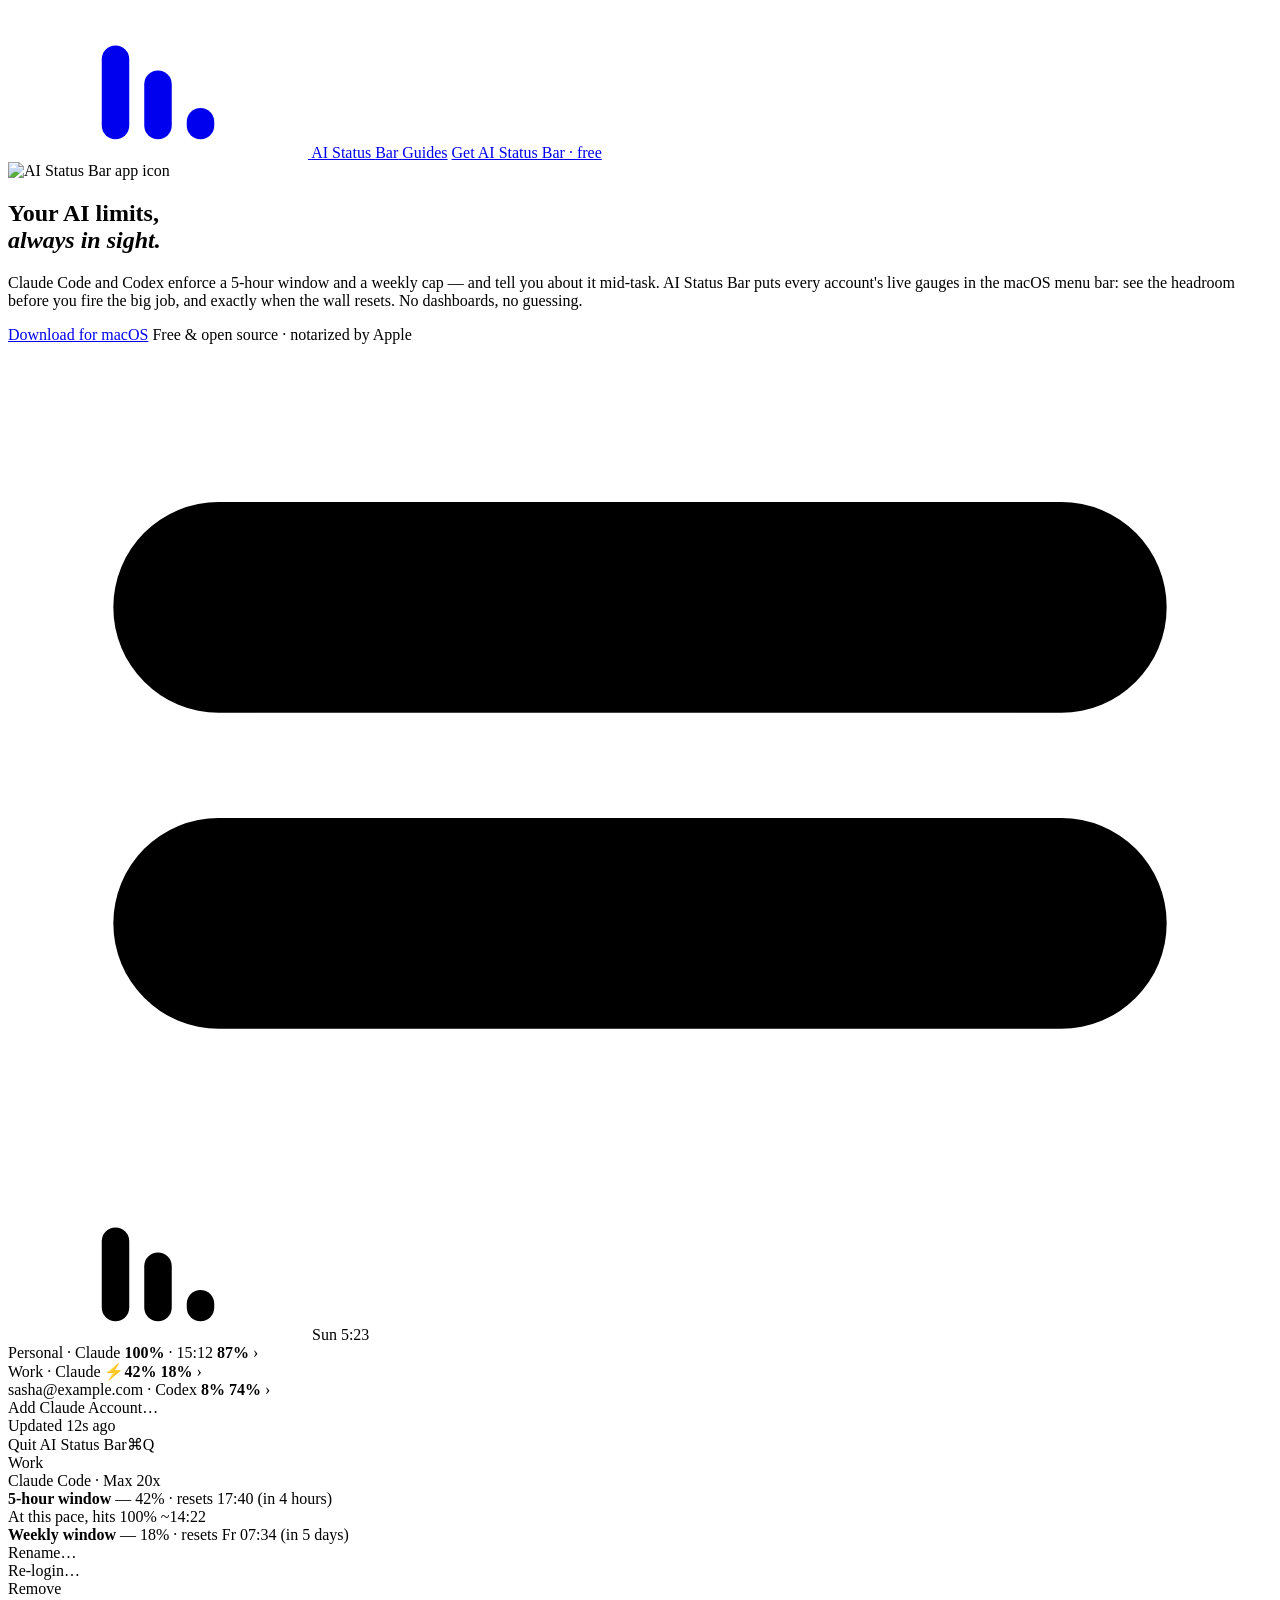
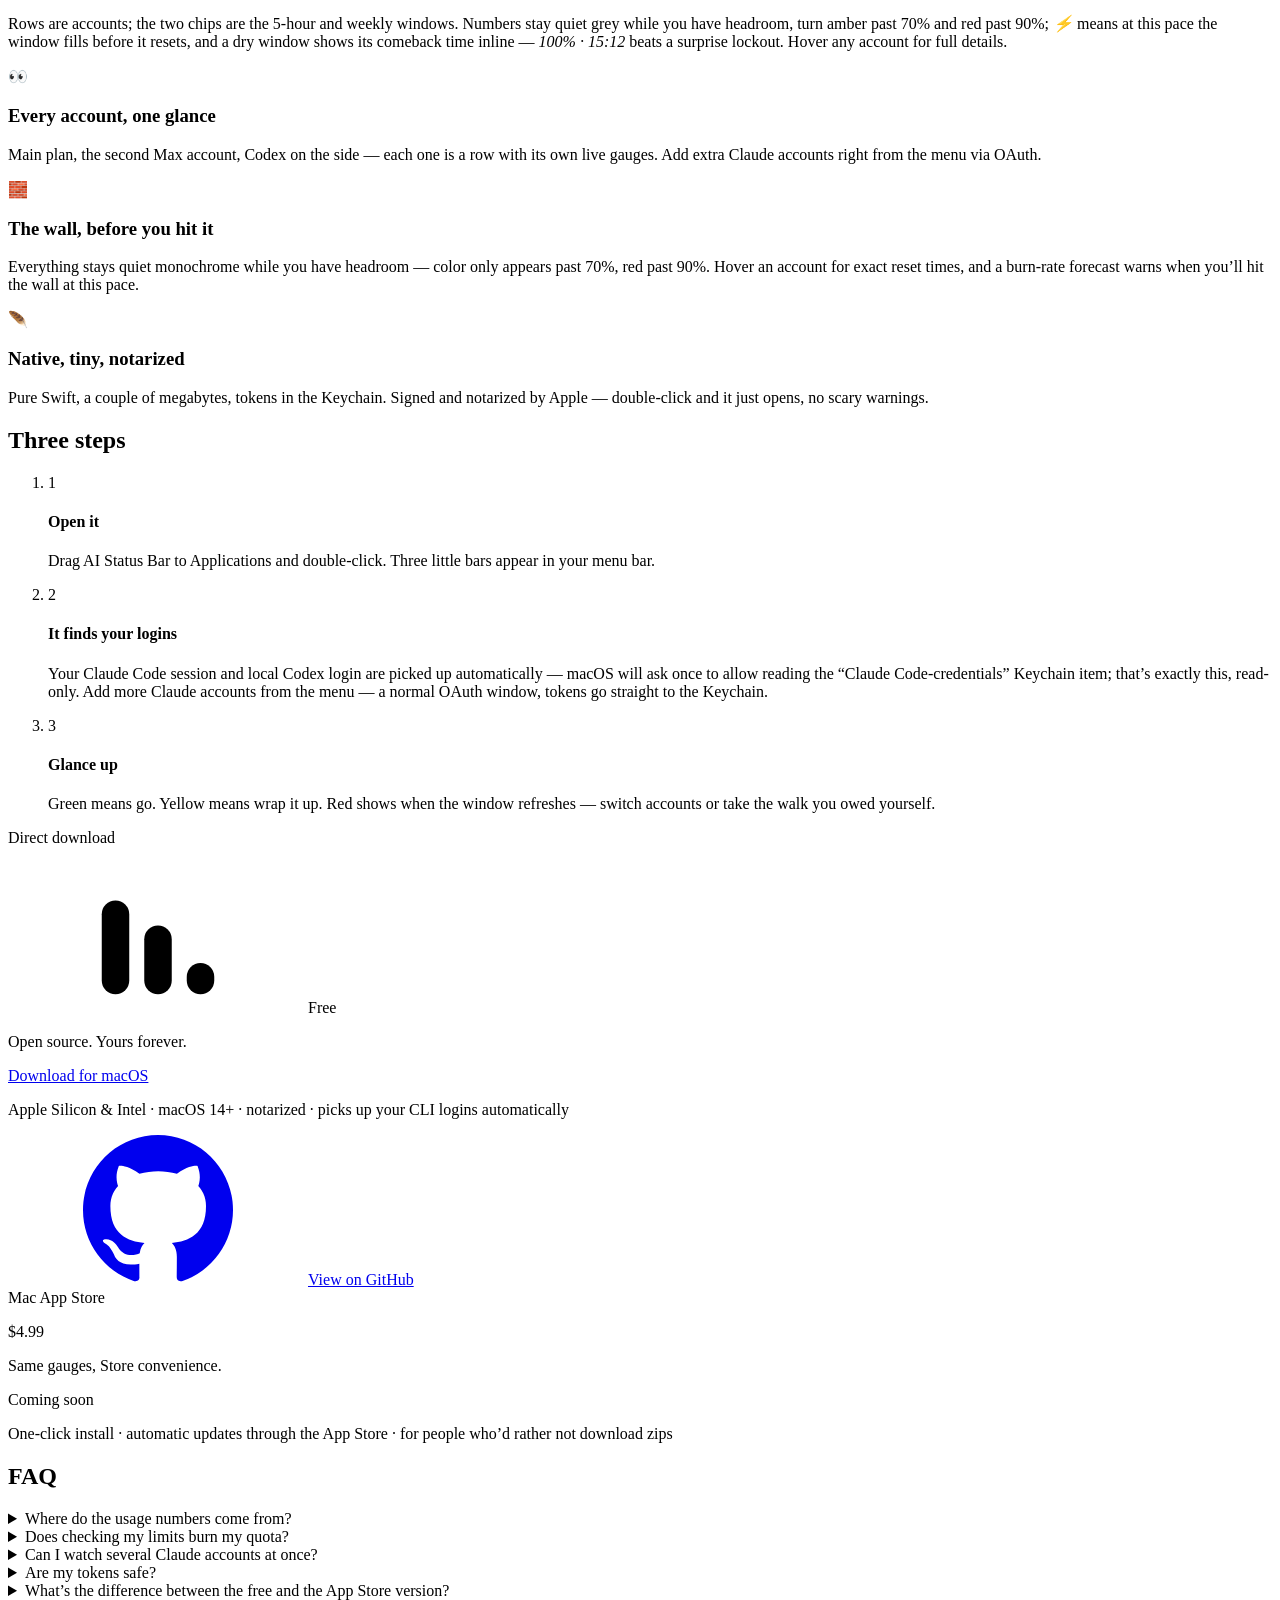
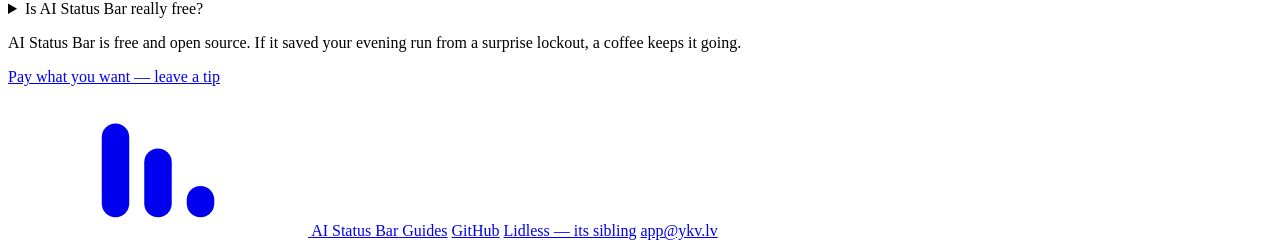
==== commit 6d8ac6b9: "feat: SEO-раздел /guides — 6 страниц под кластеры спроса о лимитах По данным DataForSEO: кластеры «u" ====
--- a/site/index.html
+++ b/site/index.html
@@ -110,6 +110,7 @@
     <svg class="brand-mark" aria-hidden="true"><use href="#bars"/></svg>
     <span class="brand-text">AI Status <span class="brand-accent">Bar</span></span>
   </a>
+  <span class="nav-links"><a href="/guides/">Guides</a></span>
   <a class="nav-buy" href="#get">Get AI Status Bar · free</a>
 </header>
 
@@ -276,6 +277,7 @@
     <span class="brand-text">AI Status <span class="brand-accent">Bar</span></span>
   </a>
   <span class="footer-links">
+    <a href="/guides/">Guides</a>
     <a href="https://github.com/sshykvlv/ai-status-bar" data-umami-event="github">GitHub</a>
     <a href="https://lidless.ykv.lv/">Lidless — its sibling</a>
     <a href="mailto:app@ykv.lv">app@ykv.lv</a>
